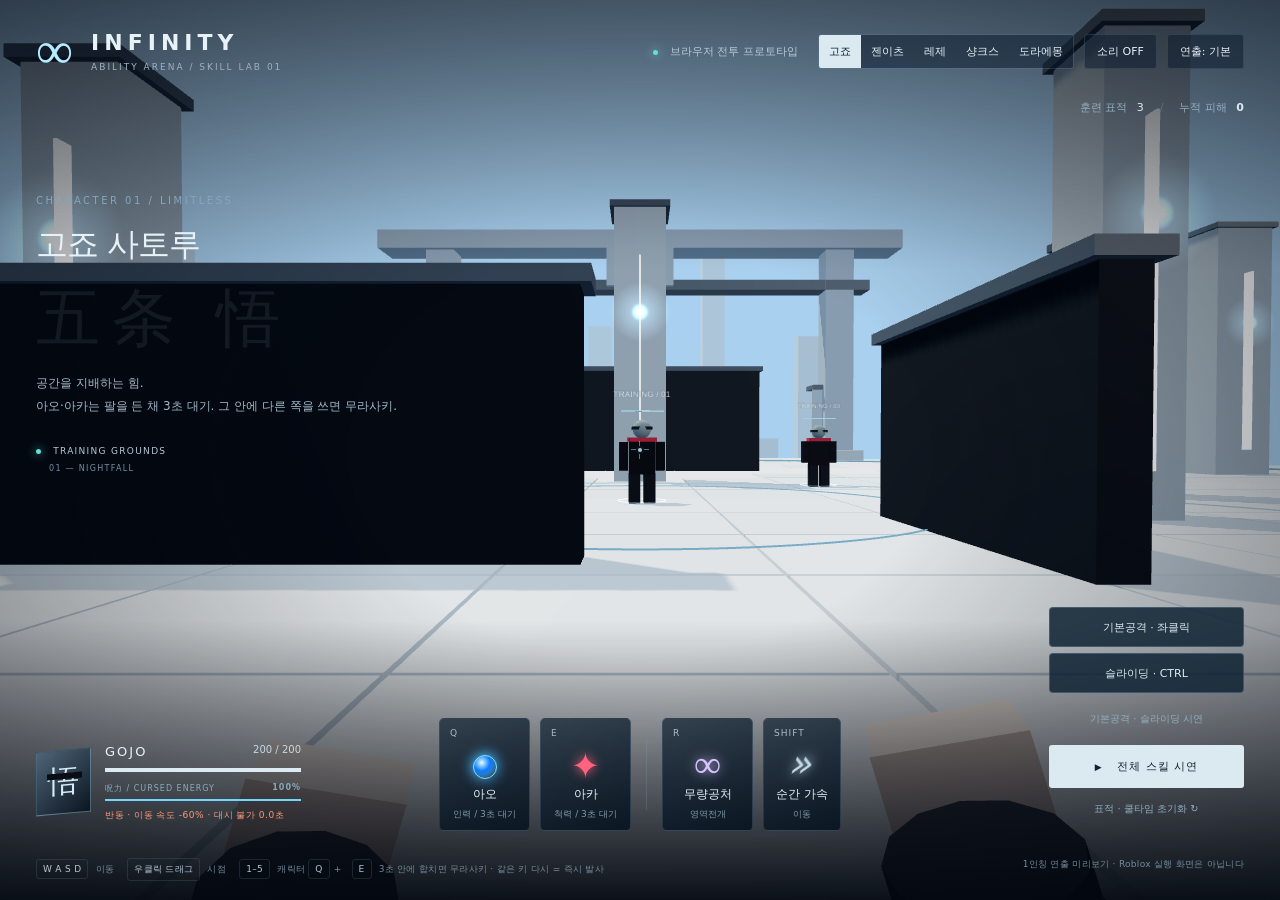
==== preview/index.html @ 52ff0a0f "Add Levi and Shanks, rework Reze, enlarge bright arena - Levi (ODM gear): anchor/reel/spin/burst kit" ====
<!doctype html>
<html lang="ko">
<head>
  <meta charset="utf-8"><meta name="viewport" content="width=device-width, initial-scale=1">
  <title>INFINITY / 캐릭터 아레나 · Skill Lab</title>
  <link rel="stylesheet" href="style.css">
</head>
<body data-char="gojo">
  <canvas id="scene" aria-label="1인칭 스킬 아레나"></canvas>
  <div class="vignette"></div><div id="flash"></div><div id="damageLayer"></div>
  <header>
    <div class="brand"><span class="brand-symbol">∞</span><div>INFINITY<span class="sub">ABILITY ARENA / SKILL LAB 01</span></div></div>
    <div class="top-right"><span class="build-tag"><i></i> 브라우저 전투 프로토타입</span><div class="char-switch" role="group" aria-label="캐릭터 선택"><button data-pick="gojo" class="active" title="1">고죠</button><button data-pick="zenitsu" title="2">젠이츠</button><button data-pick="reze" title="3">레제</button><button data-pick="shanks" title="4">샹크스</button><button data-pick="doraemon" title="5">도라에몽</button></div><button id="sound" title="사운드 켜기">소리 OFF</button><button id="settings" title="화면 흔들림 줄이기">연출: 기본</button></div>
  </header>
  <aside class="identity"><span class="eyebrow" id="charEyebrow">CHARACTER 01 / LIMITLESS</span><h1 id="charName">고죠 사토루<span>五条 悟</span></h1><p id="charDesc">공간을 지배하는 힘.<br>아오와 아카를 연결해 무라사키를 완성하세요.</p><div class="mode"><i></i> TRAINING GROUNDS <span>01 — NIGHTFALL</span></div></aside>
  <div class="target-hint">훈련 표적 <span id="targetCount">3</span><span class="separator">/</span>누적 피해 <b id="totalDamage">0</b></div>
  <div id="crosshair"><span></span><span></span><i></i></div>
  <section class="cast-title" id="castTitle" aria-live="polite"><span id="castKicker">CURSED TECHNIQUE</span><h2 id="castName">술식 순전 · 아오</h2><p id="castDescription"></p><div class="cast-line"><i id="castProgress"></i></div></section>
  <div id="statusToast" role="status"></div>
  <div class="bottom-left"><div class="portrait"><span id="seal">悟</span><i></i></div><div><div class="health-heading"><b id="hudName">GOJO</b> <span id="hpText">200 / 200</span></div><div class="health"><i id="hpBar"></i></div><div class="energy-heading"><span id="energyLabel">呪力 / CURSED ENERGY</span><b id="energyText">100%</b></div><div class="energy"><i id="energyBar"></i></div><div id="debuff"></div></div></div>
  <section class="skills" aria-label="스킬 조작">
    <button class="skill" id="qBtn"><div class="key">Q</div><div class="skill-icon orb-icon"></div><strong>아오</strong><span class="skill-type">인력 / 준비</span><div class="cooldown"></div><small></small></button>
    <button class="skill" id="eBtn"><div class="key">E</div><div class="skill-icon burst-icon">✦</div><strong>아카</strong><span class="skill-type">척력 / 발사</span><div class="cooldown"></div><small></small></button>
    <div class="skill-divider"></div>
    <button class="skill" id="rBtn"><div class="key">R</div><div class="skill-icon domain-icon">∞</div><strong>무량공처</strong><span class="skill-type">영역전개</span><div class="cooldown"></div><small></small></button>
    <button class="skill dash" id="shiftBtn"><div class="key">SHIFT</div><div class="skill-icon dash-icon">»</div><strong>순간 가속</strong><span class="skill-type">이동</span><div class="cooldown"></div><small></small></button>
  </section>
  <div class="bottom-right"><div class="common-controls"><button id="basicAttack">기본공격 · 좌클릭</button><button id="slide">슬라이딩 · CTRL</button></div><button id="movesDemo" class="reset-button">기본공격 · 슬라이딩 시연</button><button id="demo" class="demo-button"><span>▶</span> 전체 스킬 시연</button><button id="reset" class="reset-button">표적 · 쿨타임 초기화 ↻</button></div>
  <footer><span><kbd>W A S D</kbd> 이동 <kbd>우클릭 드래그</kbd> 시점 <kbd>1–5</kbd> 캐릭터 <span id="comboHint"><kbd>Q → E</kbd> 무라사키 연계</span></span><span>1인칭 연출 미리보기 · Roblox 실행 화면은 아닙니다</span></footer>
  <div id="comboPrompt"><b id="comboKey">E</b><span id="comboText"> 연계 킥!</span><i></i></div>
  <div id="blackout"></div>
  <div id="loading"><span class="loader-symbol">∞</span><p>술식 공간을 구성하는 중</p></div>
  <div id="fatal" hidden><h2>3D 미리보기를 열지 못했어요</h2><p>WebGL을 지원하는 브라우저에서 다시 열어주세요.</p></div>
  <script type="module" src="app.js"></script>
</body>
</html>
---- preview/style.css ----
@font-face{font-family:Lab;src:local('Bahnschrift')}*{box-sizing:border-box}body{margin:0;overflow:hidden;background:#070d16;color:#e7f1f6;font-family:Lab,'Malgun Gothic',system-ui,sans-serif}button{font:inherit;color:inherit;cursor:pointer}button:focus-visible{outline:2px solid #abedff;outline-offset:4px}#scene{width:100%;height:100%;position:fixed;inset:0;display:block;touch-action:none}.vignette{position:fixed;inset:0;pointer-events:none;background:linear-gradient(0deg,rgba(3,8,16,.94),transparent 31%,transparent 70%,rgba(3,8,16,.45)),radial-gradient(ellipse at 50% 50%,transparent 32%,rgba(2,7,15,.52))}header{position:absolute;top:30px;left:36px;right:36px;display:flex;justify-content:space-between;align-items:center;pointer-events:none}.brand{display:flex;align-items:center;gap:13px;font-weight:600;font-size:22px;letter-spacing:5px}.brand-symbol{font-family:serif;font-size:52px;line-height:.8;color:#b5eaff;font-weight:normal}.sub{display:block;font-size:9px;font-weight:400;letter-spacing:2px;color:#9bb2c2;margin-top:7px}.top-right{display:flex;align-items:center;gap:10px;font-size:11px;pointer-events:auto}.top-right button{background:#0d1c2d88;border:1px solid #66849b44;padding:9px 12px;border-radius:3px;font-size:11px}.build-tag{margin-right:10px;color:#b5cbd7}.build-tag i,.mode i{display:inline-block;width:5px;height:5px;background:#67ded2;border-radius:50%;margin-right:8px;box-shadow:0 0 10px #67ded2}.identity{position:absolute;top:21%;left:36px;pointer-events:none;transition:opacity .4s}.eyebrow{color:#85a6bc;font-size:10px;letter-spacing:2.5px}h1{font-size:32px;font-weight:500;letter-spacing:-1px;margin:15px 0 0}h1 span{display:block;margin-top:8px;font-size:64px;font-weight:400;font-family:'Yu Mincho','Batang',serif;color:#d8f1ff14;letter-spacing:12px}.identity p{font-size:12px;line-height:1.9;color:#a3b8c9;margin:10px 0 28px}.mode{font-size:9px;letter-spacing:1.3px;color:#b4c8d5}.mode>span{display:block;padding-left:13px;margin-top:8px;font-size:8px;color:#7390a6}.target-hint{position:absolute;top:100px;right:36px;font-size:11px;color:#95aebf}.target-hint span:not(.separator),.target-hint b{color:#dceaf2;margin-left:6px;font-variant-numeric:tabular-nums}.separator{margin:0 16px;color:#597181}#crosshair{position:absolute;top:50%;left:50%;width:18px;height:18px;transform:translate(-50%,-50%);pointer-events:none;opacity:.8}#crosshair span:first-child{position:absolute;width:18px;height:1px;top:8px;background:#b5eaff99}#crosshair span:nth-child(2){position:absolute;height:18px;width:1px;left:8px;background:#b5eaff99}#crosshair i{position:absolute;inset:5px;background:#dbf6ff;border:2px solid #0c1824;border-radius:50%}.cast-title{position:absolute;top:16%;left:50%;width:440px;transform:translate(-50%,0);text-align:center;opacity:0;transition:opacity .3s;pointer-events:none}.cast-title.active{opacity:1}.cast-title>span{font-size:10px;letter-spacing:5px;color:var(--accent,#8adcff)}.cast-title h2{font-size:27px;font-weight:500;letter-spacing:3px;margin:13px 0 10px;text-shadow:0 2px 20px #000}.cast-title p{color:#b7c8d6;font-size:11px}.cast-line{height:1px;width:100px;background:#ffffff25;margin:16px auto}.cast-line i{height:1px;display:block;width:0;background:var(--accent,#8adcff);box-shadow:0 0 10px var(--accent,#8adcff)}#statusToast{position:absolute;top:66%;left:50%;transform:translateX(-50%);font-size:12px;padding:10px 18px;background:#071423bb;border:1px solid #82cbff33;border-radius:3px;opacity:0;transition:opacity .2s;pointer-events:none;white-space:nowrap}.bottom-left{position:absolute;left:36px;bottom:80px;display:flex;align-items:center;gap:14px;width:265px}.portrait{width:55px;height:64px;background:linear-gradient(140deg,#4d6477,#0b1520);border:1px solid #8bc4dc55;display:grid;place-items:center;transform:skewY(-5deg);position:relative}.portrait span{font-size:31px;font-family:serif;color:#d6ebf6}.portrait i{position:absolute;height:6px;background:#0a0d14;width:35px;top:22px;left:10px}.bottom-left>div:nth-child(2){flex:1}.health-heading{display:flex;justify-content:space-between;font-size:13px;letter-spacing:2px}.health-heading>span{font-size:10px;letter-spacing:0;color:#c5d9e6}.health,.energy{height:4px;background:#283c4e;margin-top:9px}.health>i{display:block;height:100%;width:100%;background:#dcebf2}.energy{height:2px;margin-top:5px}.energy>i{display:block;height:100%;width:100%;background:#76d5ff;transition:width .3s}.energy-heading{display:flex;justify-content:space-between;font-size:8px;margin-top:11px;color:#89aabd;letter-spacing:1px}.skills{position:absolute;display:flex;align-items:center;gap:10px;bottom:69px;left:50%;transform:translateX(-50%)}.skill{width:91px;height:113px;border:1px solid #7597b33d;border-radius:5px;background:linear-gradient(160deg,#1b2c3cc7,#071320e6);position:relative;overflow:hidden;transition:border .2s,transform .2s,background .2s;--accent:#64cfff}.skill:hover{border-color:var(--accent);transform:translateY(-4px);background:#19314be6}.skill .key{position:absolute;top:9px;left:10px;font-size:9px;color:#a8bbca;letter-spacing:1px}.skill-icon{height:32px;margin:22px auto 4px;color:var(--accent);filter:drop-shadow(0 0 6px var(--accent))}.orb-icon{width:24px;height:24px;border:1px solid #7be4ff;border-radius:50%;background:radial-gradient(circle at 35% 30%,#e1ffff,#0b7aff 40%,transparent 75%);margin-top:27px;margin-bottom:7px;box-shadow:0 0 13px #118aff66}.burst-icon{font-size:35px;line-height:32px}.domain-icon{font-family:serif;font-size:38px;line-height:28px}.dash-icon{font-size:38px;font-weight:200;line-height:28px;transform:skewX(-18deg)}.skill strong{font-size:12px;display:block;font-weight:500}.skill-type{font-size:9px;display:block;color:#819baa;margin-top:5px}.red{--accent:#ff637d}.domain{--accent:#d6c2ff}.dash{--accent:#c3dae8;width:78px}.skill-divider{height:70px;background:#8eabc233;width:1px;margin:0 5px}.cooldown{position:absolute;bottom:0;left:0;width:100%;height:0;background:#08111ce0;pointer-events:none}.skill small{position:absolute;top:37px;left:0;right:0;text-align:center;font-size:22px;color:#e0edf7;font-variant-numeric:tabular-nums}.skill.combo{--accent:#c498ff;border-color:#b179ff88;box-shadow:0 0 30px #7045d92d}.skill.combo .burst-icon{animation:glow 1s alternate infinite}.bottom-right{position:absolute;right:36px;bottom:80px;width:195px;display:flex;flex-direction:column;gap:10px}.demo-button{background:#dbeaf0;border:0;color:#102236;padding:14px 12px;font-size:11px;letter-spacing:1px;border-radius:3px}.demo-button span{font-size:9px;margin-right:10px}.demo-button.active{background:#163346;color:#a4e2fb;border:1px solid #6195b655}.reset-button{border:0;background:none;color:#91adbe;font-size:10px;padding:4px}footer{position:absolute;bottom:19px;left:36px;right:36px;display:flex;justify-content:space-between;font-size:9px;color:#708b9e;letter-spacing:.3px}kbd{font:inherit;display:inline-block;color:#b1c7d8;border:1px solid #647e933c;padding:4px 6px;border-radius:3px;margin:0 4px 0 10px}kbd:first-child{margin-left:0}#flash{position:absolute;inset:0;opacity:0;pointer-events:none;background:#93b9ff;mix-blend-mode:screen}#damageLayer{position:absolute;inset:0;pointer-events:none}.damage-number{position:absolute;font-weight:600;font-size:21px;color:#eff8ff;text-shadow:0 2px 8px #000;transform:translate(-50%,-50%)}#loading{position:fixed;inset:0;background:#070d16;display:flex;align-items:center;justify-content:center;flex-direction:column;z-index:10;transition:opacity .6s}.loader-symbol{font:80px serif;color:#87cfff;animation:glow 1s alternate infinite}#loading p{font-size:12px;letter-spacing:3px;color:#90aabb}#fatal{position:fixed;inset:20%;z-index:20;background:#0c1a2a;padding:40px;border:1px solid #829db6}body.moving .identity{opacity:.2}@keyframes glow{to{opacity:.5;filter:drop-shadow(0 0 15px #b5dfff)}}@media(max-width:1100px){.identity{top:19%}.identity p{max-width:180px;font-size:11px}.bottom-left{width:180px;left:22px}.portrait{display:none}.bottom-right{width:150px;right:22px}.skill{width:78px}.dash{width:68px}header{left:22px;right:22px}.build-tag{display:none}.brand{font-size:18px}.skills{gap:7px}footer{left:22px;right:22px}footer>span:last-child{display:none}}@media(max-width:720px){header{top:18px}.brand{font-size:14px;letter-spacing:3px}.brand-symbol{font-size:36px}.sub{font-size:7px;letter-spacing:1px}.top-right button{font-size:9px;padding:8px}.identity{top:18%;left:22px}.identity h1{font-size:23px}.identity h1 span{font-size:40px}.identity p,.mode{display:none}.eyebrow{font-size:8px}.skills{bottom:64px}.skill{height:98px;width:71px}.skill-icon{margin-top:21px}.skill-type{font-size:8px}.skill-divider{margin:0 2px}.bottom-left{bottom:187px;width:135px}.bottom-right{bottom:181px;width:130px}.demo-button{font-size:9px;padding:10px 8px}.target-hint{top:85px;right:20px;font-size:9px}.cast-title{top:25%;width:90%}.cast-title h2{font-size:23px}.cast-title p{font-size:10px}footer{font-size:8px;bottom:15px}.health-heading{font-size:10px}.health-heading span{font-size:9px}}
.char-switch{display:flex;border:1px solid #66849b44;border-radius:3px;overflow:hidden}.top-right .char-switch button{border:0;border-radius:0;background:#0d1c2d88;padding:9px 10px}.top-right .char-switch button.active{background:#dbeaf0;color:#102236}.health-heading b{font-weight:inherit}#comboHint{margin-left:0}.breath-icon{font-size:34px;line-height:32px}.bolt-icon{font-size:36px;line-height:32px;font-weight:700}.god-icon{font-family:'Yu Mincho','Batang',serif;font-size:29px;line-height:32px}.skill.combo .skill-icon{animation:glow 1s alternate infinite}
body[data-char=zenitsu] .skill.combo{--accent:#ffe27a;border-color:#ffd23f88;box-shadow:0 0 30px #ffc83d33}body[data-char=zenitsu] .energy>i{background:#ffd23f}body[data-char=zenitsu] .portrait{background:linear-gradient(140deg,#8d6a1c,#1a1408);border-color:#ffd23f55}body[data-char=zenitsu] .portrait i{display:none}body[data-char=zenitsu] .portrait span{color:#fff1c2}body[data-char=zenitsu] h1 span{color:#ffe9a414}body[data-char=zenitsu] .brand-symbol{color:#ffe27a}body[data-char=zenitsu] #crosshair span{background:#ffe27a99}body[data-char=zenitsu] .cast-line i{background:var(--accent,#ffd23f)}
@media(max-width:720px){.top-right .char-switch button{padding:8px 6px;font-size:9px}}
.health>i{transition:width .25s}#debuff{font-size:9px;letter-spacing:.5px;color:#ff9b7a;margin-top:8px;height:11px;opacity:0;transition:opacity .2s}#debuff.on{opacity:1}
#blackout{position:fixed;inset:0;background:#000;opacity:0;pointer-events:none;z-index:9}.rampage-icon{font-size:30px;line-height:32px}.bomb-icon{font-size:26px;line-height:32px}.devil-icon{font-family:'Yu Mincho','Batang',serif;font-size:29px;line-height:32px}.skill.locked{opacity:.42;filter:grayscale(.8)}.skill.locked small::after{content:'변신 필요';font-size:10px;letter-spacing:1px}body[data-char=reze] .skill.combo{--accent:#ffa25a;border-color:#ff8a3d88;box-shadow:0 0 30px #ff7a2e33}body[data-char=reze] .energy>i{background:#ff7a2e}body[data-char=reze] .portrait{background:linear-gradient(140deg,#5a4a52,#141015);border-color:#ff7a2e55}body[data-char=reze] .portrait i{top:44px;height:5px;background:#111;box-shadow:0 0 0 1px #ffffff22}body[data-char=reze] .portrait span{color:#f4e6e0}body[data-char=reze] h1 span{color:#ffb08014}body[data-char=reze] .brand-symbol{color:#ff9a5a}body[data-char=reze] #crosshair span{background:#ff9a5a99}body[data-char=reze] .cast-line i{background:var(--accent,#ff7a2e)}body[data-char=reze] #debuff{color:#ffb27a}body.devil .portrait{background:linear-gradient(140deg,#8a3a14,#1a0c06);border-color:#ff7a2e}body.devil .portrait i{display:none}body.devil .vignette{background:linear-gradient(0deg,rgba(20,6,2,.94),transparent 31%,transparent 70%,rgba(40,12,4,.5)),radial-gradient(ellipse at 50% 50%,transparent 30%,rgba(60,18,4,.55))}
#comboPrompt{position:fixed;left:50%;top:60%;transform:translateX(-50%) scale(.9);z-index:5;opacity:0;pointer-events:none;transition:opacity .12s,transform .12s;font-size:21px;letter-spacing:3px;color:#ffe0b0;text-shadow:0 0 18px #ff7a2e;padding:8px 20px 12px;border:1px solid #ff8a3d99;background:#1a0c0699;border-radius:4px}#comboPrompt b{display:inline-block;margin-right:8px;padding:0 9px;border:1px solid #ffb27a;border-radius:3px;color:#fff}#comboPrompt i{position:absolute;left:0;bottom:0;height:3px;width:var(--left,100%);background:linear-gradient(90deg,#ff7a2e,#ffe0b0)}#comboPrompt.on{opacity:1;transform:translateX(-50%) scale(1);animation:comboPulse .5s ease-in-out infinite alternate}@keyframes comboPulse{to{box-shadow:0 0 24px #ff7a2e88;transform:translateX(-50%) scale(1.06)}}body[data-char=reze] .skill.combo{transform:translateY(-10px);border-color:#ffd9a8;box-shadow:0 0 38px #ff7a2e77}

.common-controls{display:flex;flex-direction:column;gap:6px}.common-controls button{min-height:40px;border:1px solid #66849b77;border-radius:4px;background:#122536dd;color:#dce9f1;font-size:11px;padding:8px}.common-controls button:active{background:#31526a}#movesDemo{min-height:32px}
#frameTools{position:absolute;top:120px;right:20px;z-index:7;max-width:300px;background:#06131ee8;padding:8px;border-radius:4px}#frameTools button{padding:6px;background:#193145;color:#d4e4ef;border:1px solid #476079;font-size:10px}#qaReadout{display:block;max-width:280px;overflow-wrap:anywhere;font-size:10px;color:#91b6ce;margin-top:6px}

/* Give the brief downward rummage room without moving the combat HUD. */
body.pocket-peek .skills{opacity:.16}body.pocket-peek .identity,body.pocket-peek .bottom-right{opacity:.2}
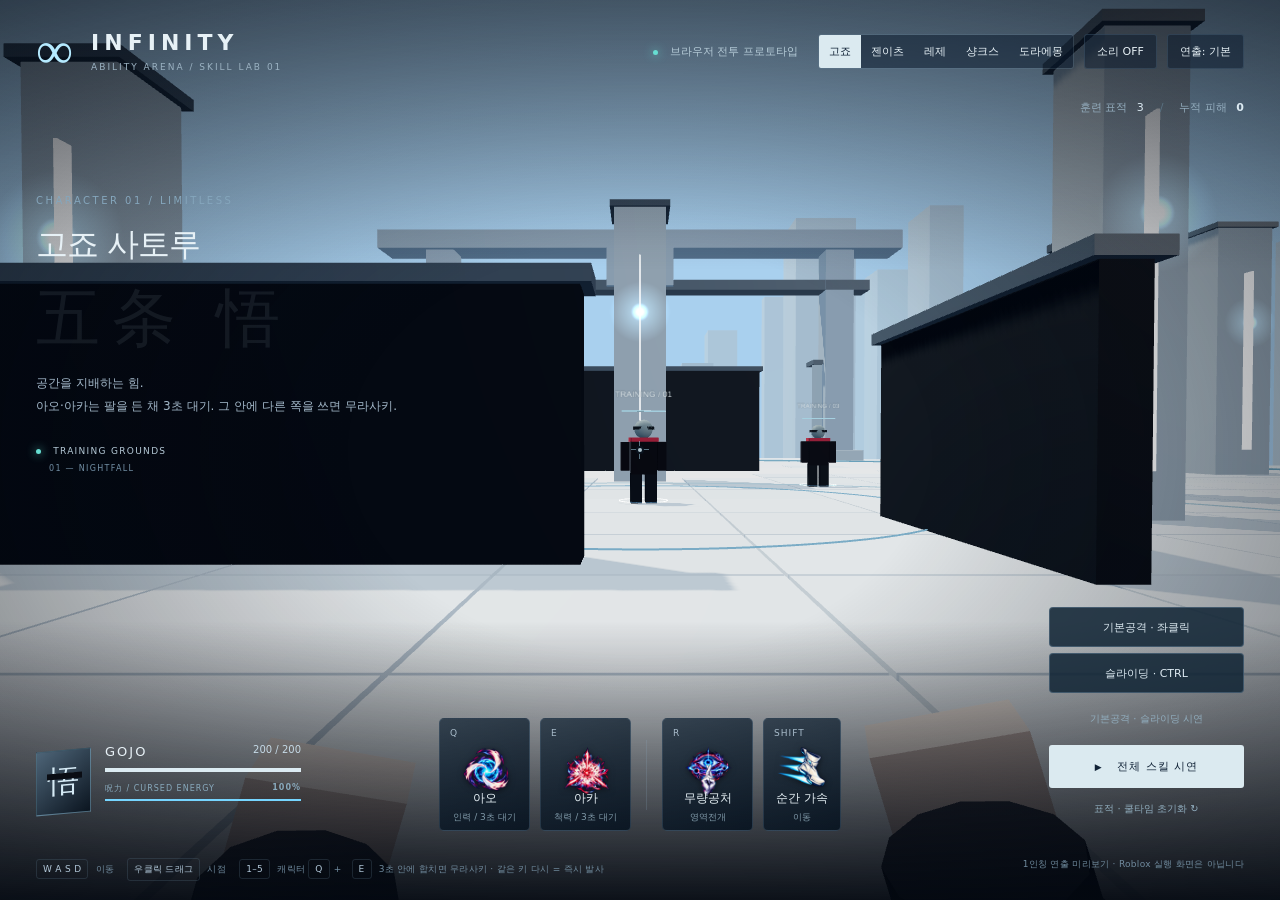
==== commit 2b18d2f3: "Add skill icon and sound pack with web preview integration" ====
--- a/preview/index.html
+++ b/preview/index.html
@@ -31,6 +31,7 @@
   <div id="blackout"></div>
   <div id="loading"><span class="loader-symbol">∞</span><p>술식 공간을 구성하는 중</p></div>
   <div id="fatal" hidden><h2>3D 미리보기를 열지 못했어요</h2><p>WebGL을 지원하는 브라우저에서 다시 열어주세요.</p></div>
+  <script src="skill-assets.js"></script>
   <script type="module" src="app.js"></script>
 </body>
 </html>
--- a/preview/style.css
+++ b/preview/style.css
@@ -11,3 +11,10 @@
 
 /* Give the brief downward rummage room without moving the combat HUD. */
 body.pocket-peek .skills{opacity:.16}body.pocket-peek .identity,body.pocket-peek .bottom-right{opacity:.2}
+
+/* Production skill artwork, with separate labels and key caps. */
+.skill-icon.asset-icon{width:58px;height:48px;margin:16px auto 0;background:none;border:0;border-radius:0;box-shadow:none;transform:none;filter:drop-shadow(0 1px 3px #0008);display:grid;place-items:center}.skill-icon.asset-icon img{display:block;width:58px;height:58px;object-fit:contain;pointer-events:none}.skill:has(.asset-icon) strong{position:relative;z-index:1}.skill:has(.asset-icon) .key{z-index:2}.skill:has(.asset-icon) .skill-type{margin-top:4px}.skill.combo .asset-icon{animation:glow 1s alternate infinite}
+#shanksChoices{position:absolute;bottom:198px;left:50%;transform:translateX(-50%);display:flex;gap:10px;align-items:center;padding:9px 12px;border:1px solid #ff617477;border-radius:6px;background:#101725ed;z-index:6}#shanksChoices[hidden]{display:none}#shanksChoices button{display:flex;align-items:center;gap:8px;background:#291722;border:1px solid #a33a4d;border-radius:4px;padding:5px 10px;font-size:11px;color:#ffdde3}#shanksChoices img{width:44px;height:44px;object-fit:contain}#shanksChoices output{font-size:13px;color:#ffc0cc;font-variant-numeric:tabular-nums;min-width:35px}
+@media(max-width:720px){.skill-icon.asset-icon{height:40px;width:50px;margin-top:14px}.skill-icon.asset-icon img{width:50px;height:50px}#shanksChoices{bottom:274px;gap:5px;padding:6px;max-width:96vw}#shanksChoices button{font-size:10px;padding:4px 7px}#shanksChoices img{width:34px;height:34px}}
+
+.skill:has(.asset-icon) .cooldown{background:#08111ca6}.skill:has(.asset-icon) small{z-index:3;text-shadow:0 1px 6px #000}
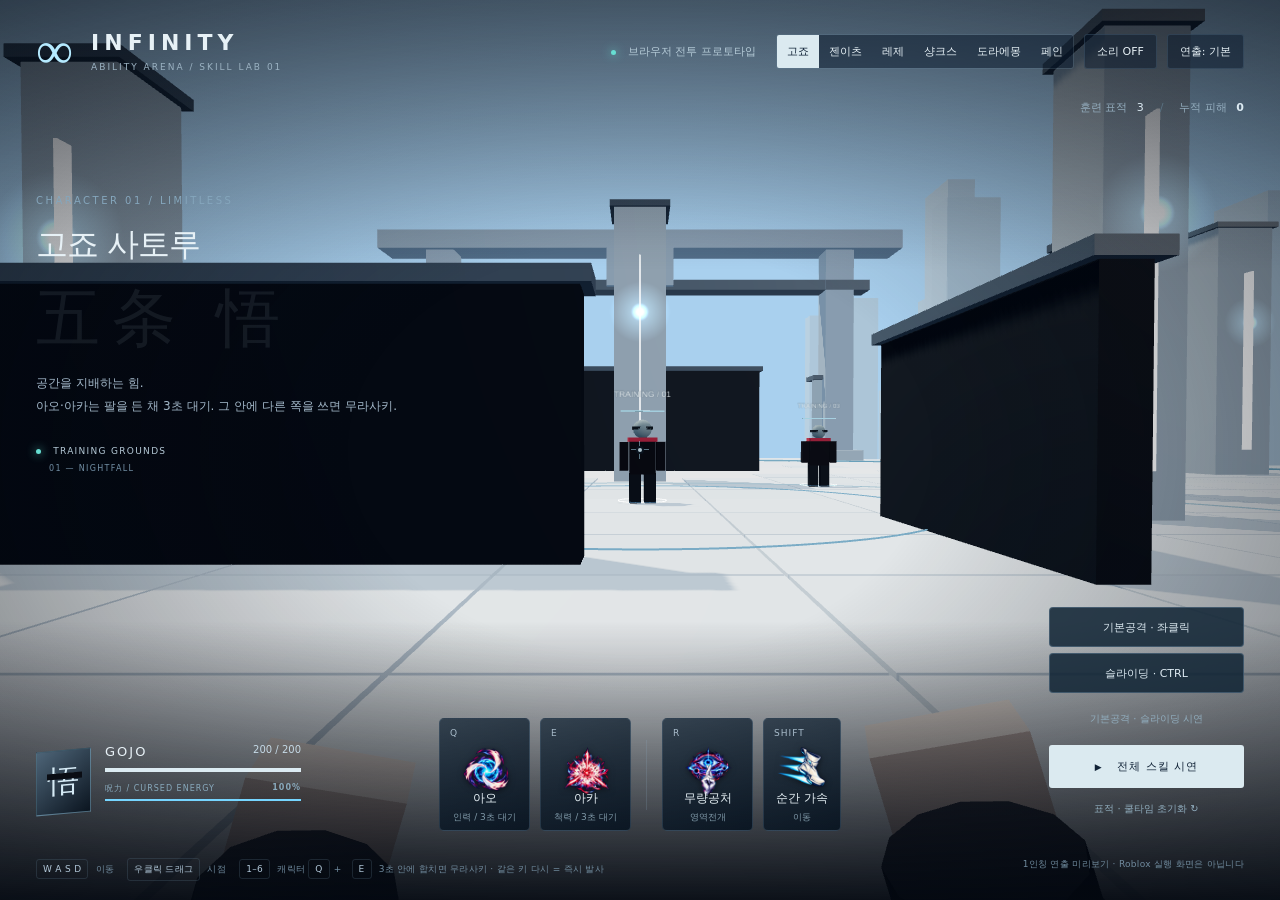
==== commit 4f9383ad: "Add Tendo Pain: Shinra Tensei, Bansho Ten'in, Chibaku Tensei Roblox: PainAbilityConfig, PainServer (" ====
--- a/preview/index.html
+++ b/preview/index.html
@@ -10,7 +10,7 @@
   <div class="vignette"></div><div id="flash"></div><div id="damageLayer"></div>
   <header>
     <div class="brand"><span class="brand-symbol">∞</span><div>INFINITY<span class="sub">ABILITY ARENA / SKILL LAB 01</span></div></div>
-    <div class="top-right"><span class="build-tag"><i></i> 브라우저 전투 프로토타입</span><div class="char-switch" role="group" aria-label="캐릭터 선택"><button data-pick="gojo" class="active" title="1">고죠</button><button data-pick="zenitsu" title="2">젠이츠</button><button data-pick="reze" title="3">레제</button><button data-pick="shanks" title="4">샹크스</button><button data-pick="doraemon" title="5">도라에몽</button></div><button id="sound" title="사운드 켜기">소리 OFF</button><button id="settings" title="화면 흔들림 줄이기">연출: 기본</button></div>
+    <div class="top-right"><span class="build-tag"><i></i> 브라우저 전투 프로토타입</span><div class="char-switch" role="group" aria-label="캐릭터 선택"><button data-pick="gojo" class="active" title="1">고죠</button><button data-pick="zenitsu" title="2">젠이츠</button><button data-pick="reze" title="3">레제</button><button data-pick="shanks" title="4">샹크스</button><button data-pick="doraemon" title="5">도라에몽</button><button data-pick="pain" title="6">페인</button></div><button id="sound" title="사운드 켜기">소리 OFF</button><button id="settings" title="화면 흔들림 줄이기">연출: 기본</button></div>
   </header>
   <aside class="identity"><span class="eyebrow" id="charEyebrow">CHARACTER 01 / LIMITLESS</span><h1 id="charName">고죠 사토루<span>五条 悟</span></h1><p id="charDesc">공간을 지배하는 힘.<br>아오와 아카를 연결해 무라사키를 완성하세요.</p><div class="mode"><i></i> TRAINING GROUNDS <span>01 — NIGHTFALL</span></div></aside>
   <div class="target-hint">훈련 표적 <span id="targetCount">3</span><span class="separator">/</span>누적 피해 <b id="totalDamage">0</b></div>
@@ -26,12 +26,13 @@
     <button class="skill dash" id="shiftBtn"><div class="key">SHIFT</div><div class="skill-icon dash-icon">»</div><strong>순간 가속</strong><span class="skill-type">이동</span><div class="cooldown"></div><small></small></button>
   </section>
   <div class="bottom-right"><div class="common-controls"><button id="basicAttack">기본공격 · 좌클릭</button><button id="slide">슬라이딩 · CTRL</button></div><button id="movesDemo" class="reset-button">기본공격 · 슬라이딩 시연</button><button id="demo" class="demo-button"><span>▶</span> 전체 스킬 시연</button><button id="reset" class="reset-button">표적 · 쿨타임 초기화 ↻</button></div>
-  <footer><span><kbd>W A S D</kbd> 이동 <kbd>우클릭 드래그</kbd> 시점 <kbd>1–5</kbd> 캐릭터 <span id="comboHint"><kbd>Q → E</kbd> 무라사키 연계</span></span><span>1인칭 연출 미리보기 · Roblox 실행 화면은 아닙니다</span></footer>
+  <footer><span><kbd>W A S D</kbd> 이동 <kbd>우클릭 드래그</kbd> 시점 <kbd>1–6</kbd> 캐릭터 <span id="comboHint"><kbd>Q → E</kbd> 무라사키 연계</span></span><span>1인칭 연출 미리보기 · Roblox 실행 화면은 아닙니다</span></footer>
   <div id="comboPrompt"><b id="comboKey">E</b><span id="comboText"> 연계 킥!</span><i></i></div>
   <div id="blackout"></div>
   <div id="loading"><span class="loader-symbol">∞</span><p>술식 공간을 구성하는 중</p></div>
   <div id="fatal" hidden><h2>3D 미리보기를 열지 못했어요</h2><p>WebGL을 지원하는 브라우저에서 다시 열어주세요.</p></div>
   <script src="skill-assets.js"></script>
+  <script src="pain.js"></script>
   <script type="module" src="app.js"></script>
 </body>
 </html>
--- a/preview/style.css
+++ b/preview/style.css
@@ -18,3 +18,4 @@
 @media(max-width:720px){.skill-icon.asset-icon{height:40px;width:50px;margin-top:14px}.skill-icon.asset-icon img{width:50px;height:50px}#shanksChoices{bottom:274px;gap:5px;padding:6px;max-width:96vw}#shanksChoices button{font-size:10px;padding:4px 7px}#shanksChoices img{width:34px;height:34px}}
 
 .skill:has(.asset-icon) .cooldown{background:#08111ca6}.skill:has(.asset-icon) small{z-index:3;text-shadow:0 1px 6px #000}
+#painOverlay{position:fixed;inset:0;pointer-events:none;z-index:2;overflow:hidden}#painOverlay i{position:absolute;inset:0;opacity:0}#painOverlay .pv{background:radial-gradient(ellipse at 50% 50%,transparent 36%,rgba(18,8,34,.5) 68%,rgba(6,2,14,.92))}#painOverlay .pr{inset:-20%;background:repeating-radial-gradient(circle at 50% 50%,transparent 0 58px,rgba(186,150,255,.55) 60px 64px,transparent 66px 118px,rgba(120,80,220,.45) 120px 122px,transparent 124px 180px);-webkit-mask:radial-gradient(circle at 50% 50%,transparent 22%,#000 58%);mask:radial-gradient(circle at 50% 50%,transparent 22%,#000 58%)}body[data-char=pain] .portrait{background:repeating-radial-gradient(circle at 50% 50%,#3b2470 0 4px,#c4a8ff 4px 6px,#3b2470 6px 10px);border-color:#b084ff88}body[data-char=pain] .portrait i{display:none}body[data-char=pain] .portrait span{color:#fff;text-shadow:0 0 8px #2a1250}body[data-char=pain] .energy>i{background:#a678ff}body[data-char=pain] h1 span{color:#c9b2ff14}body[data-char=pain] .brand-symbol{color:#c9b2ff}body[data-char=pain] #crosshair span{background:#c9b2ffaa}body[data-char=pain] .cast-line i{background:var(--accent,#a678ff)}body[data-char=pain] #debuff{color:#d4c2ff}body[data-char=pain] .skill.combo{--accent:#e2d4ff;transform:translateY(-10px);border-color:#c9b2ff;box-shadow:0 0 38px #8a5cff88}body[data-char=pain] #comboPrompt{color:#efe6ff;text-shadow:0 0 18px #8a5cff;border-color:#b084ff99;background:#140a2899}body[data-char=pain] #comboPrompt b{border-color:#c9b2ff}body[data-char=pain] #comboPrompt i{background:linear-gradient(90deg,#7a4cff,#e6dcff)}@keyframes painPulse{to{box-shadow:0 0 24px #8a5cff88;transform:translateX(-50%) scale(1.06)}}body[data-char=pain] #comboPrompt.on{animation-name:painPulse}
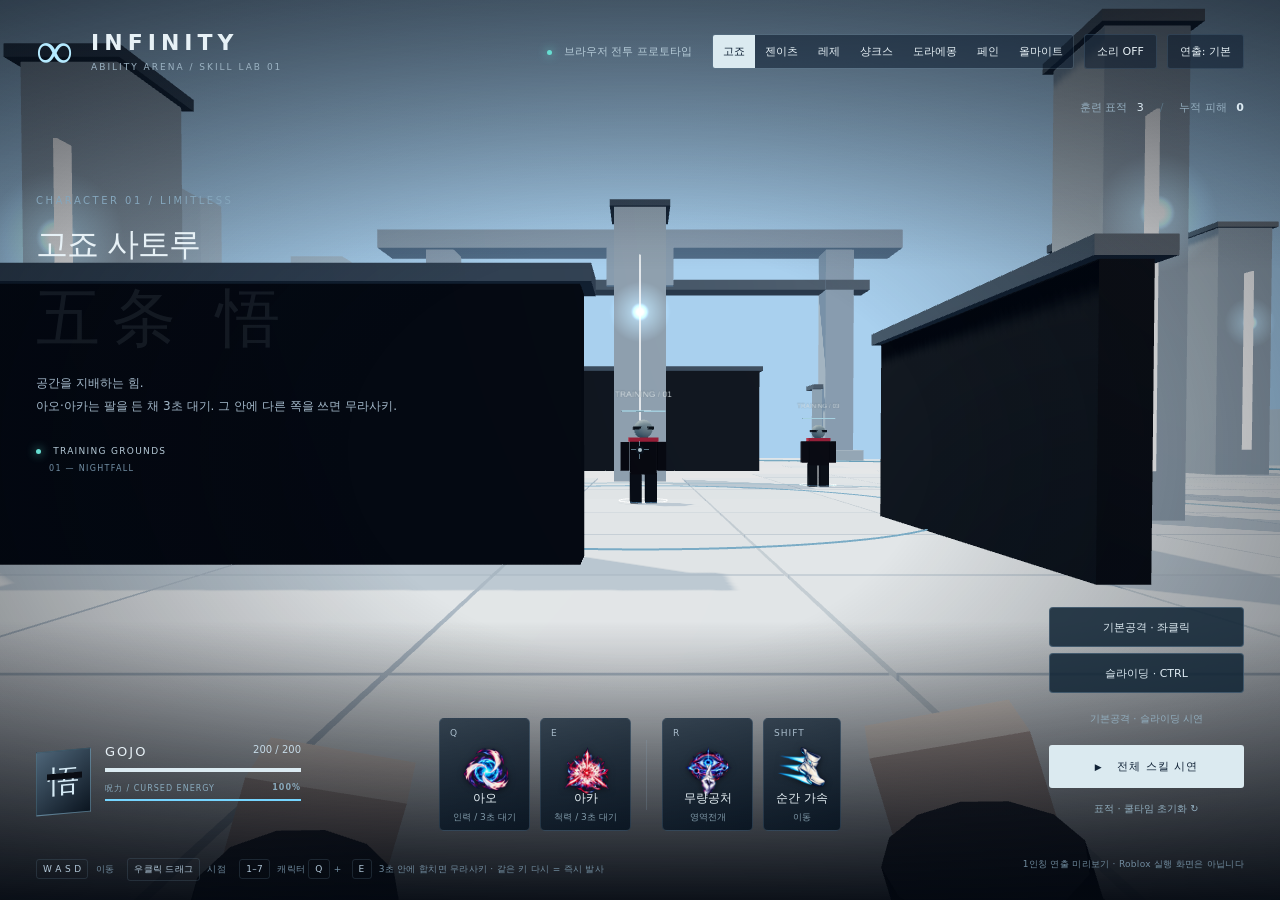
==== commit de0f8847: "Add All Might as the 7th character Q One For All: Full Power (10 s buff, fatigue), E United States o" ====
--- a/preview/index.html
+++ b/preview/index.html
@@ -10,7 +10,7 @@
   <div class="vignette"></div><div id="flash"></div><div id="damageLayer"></div>
   <header>
     <div class="brand"><span class="brand-symbol">∞</span><div>INFINITY<span class="sub">ABILITY ARENA / SKILL LAB 01</span></div></div>
-    <div class="top-right"><span class="build-tag"><i></i> 브라우저 전투 프로토타입</span><div class="char-switch" role="group" aria-label="캐릭터 선택"><button data-pick="gojo" class="active" title="1">고죠</button><button data-pick="zenitsu" title="2">젠이츠</button><button data-pick="reze" title="3">레제</button><button data-pick="shanks" title="4">샹크스</button><button data-pick="doraemon" title="5">도라에몽</button><button data-pick="pain" title="6">페인</button></div><button id="sound" title="사운드 켜기">소리 OFF</button><button id="settings" title="화면 흔들림 줄이기">연출: 기본</button></div>
+    <div class="top-right"><span class="build-tag"><i></i> 브라우저 전투 프로토타입</span><div class="char-switch" role="group" aria-label="캐릭터 선택"><button data-pick="gojo" class="active" title="1">고죠</button><button data-pick="zenitsu" title="2">젠이츠</button><button data-pick="reze" title="3">레제</button><button data-pick="shanks" title="4">샹크스</button><button data-pick="doraemon" title="5">도라에몽</button><button data-pick="pain" title="6">페인</button><button data-pick="allmight" title="7">올마이트</button></div><button id="sound" title="사운드 켜기">소리 OFF</button><button id="settings" title="화면 흔들림 줄이기">연출: 기본</button></div>
   </header>
   <aside class="identity"><span class="eyebrow" id="charEyebrow">CHARACTER 01 / LIMITLESS</span><h1 id="charName">고죠 사토루<span>五条 悟</span></h1><p id="charDesc">공간을 지배하는 힘.<br>아오와 아카를 연결해 무라사키를 완성하세요.</p><div class="mode"><i></i> TRAINING GROUNDS <span>01 — NIGHTFALL</span></div></aside>
   <div class="target-hint">훈련 표적 <span id="targetCount">3</span><span class="separator">/</span>누적 피해 <b id="totalDamage">0</b></div>
@@ -26,13 +26,14 @@
     <button class="skill dash" id="shiftBtn"><div class="key">SHIFT</div><div class="skill-icon dash-icon">»</div><strong>순간 가속</strong><span class="skill-type">이동</span><div class="cooldown"></div><small></small></button>
   </section>
   <div class="bottom-right"><div class="common-controls"><button id="basicAttack">기본공격 · 좌클릭</button><button id="slide">슬라이딩 · CTRL</button></div><button id="movesDemo" class="reset-button">기본공격 · 슬라이딩 시연</button><button id="demo" class="demo-button"><span>▶</span> 전체 스킬 시연</button><button id="reset" class="reset-button">표적 · 쿨타임 초기화 ↻</button></div>
-  <footer><span><kbd>W A S D</kbd> 이동 <kbd>우클릭 드래그</kbd> 시점 <kbd>1–6</kbd> 캐릭터 <span id="comboHint"><kbd>Q → E</kbd> 무라사키 연계</span></span><span>1인칭 연출 미리보기 · Roblox 실행 화면은 아닙니다</span></footer>
+  <footer><span><kbd>W A S D</kbd> 이동 <kbd>우클릭 드래그</kbd> 시점 <kbd>1–7</kbd> 캐릭터 <span id="comboHint"><kbd>Q → E</kbd> 무라사키 연계</span></span><span>1인칭 연출 미리보기 · Roblox 실행 화면은 아닙니다</span></footer>
   <div id="comboPrompt"><b id="comboKey">E</b><span id="comboText"> 연계 킥!</span><i></i></div>
   <div id="blackout"></div>
   <div id="loading"><span class="loader-symbol">∞</span><p>술식 공간을 구성하는 중</p></div>
   <div id="fatal" hidden><h2>3D 미리보기를 열지 못했어요</h2><p>WebGL을 지원하는 브라우저에서 다시 열어주세요.</p></div>
   <script src="skill-assets.js"></script>
   <script src="pain.js"></script>
+  <script src="allmight.js"></script>
   <script type="module" src="app.js"></script>
 </body>
 </html>
--- a/preview/style.css
+++ b/preview/style.css
@@ -19,3 +19,5 @@
 
 .skill:has(.asset-icon) .cooldown{background:#08111ca6}.skill:has(.asset-icon) small{z-index:3;text-shadow:0 1px 6px #000}
 #painOverlay{position:fixed;inset:0;pointer-events:none;z-index:2;overflow:hidden}#painOverlay i{position:absolute;inset:0;opacity:0}#painOverlay .pv{background:radial-gradient(ellipse at 50% 50%,transparent 36%,rgba(18,8,34,.5) 68%,rgba(6,2,14,.92))}#painOverlay .pr{inset:-20%;background:repeating-radial-gradient(circle at 50% 50%,transparent 0 58px,rgba(186,150,255,.55) 60px 64px,transparent 66px 118px,rgba(120,80,220,.45) 120px 122px,transparent 124px 180px);-webkit-mask:radial-gradient(circle at 50% 50%,transparent 22%,#000 58%);mask:radial-gradient(circle at 50% 50%,transparent 22%,#000 58%)}body[data-char=pain] .portrait{background:repeating-radial-gradient(circle at 50% 50%,#3b2470 0 4px,#c4a8ff 4px 6px,#3b2470 6px 10px);border-color:#b084ff88}body[data-char=pain] .portrait i{display:none}body[data-char=pain] .portrait span{color:#fff;text-shadow:0 0 8px #2a1250}body[data-char=pain] .energy>i{background:#a678ff}body[data-char=pain] h1 span{color:#c9b2ff14}body[data-char=pain] .brand-symbol{color:#c9b2ff}body[data-char=pain] #crosshair span{background:#c9b2ffaa}body[data-char=pain] .cast-line i{background:var(--accent,#a678ff)}body[data-char=pain] #debuff{color:#d4c2ff}body[data-char=pain] .skill.combo{--accent:#e2d4ff;transform:translateY(-10px);border-color:#c9b2ff;box-shadow:0 0 38px #8a5cff88}body[data-char=pain] #comboPrompt{color:#efe6ff;text-shadow:0 0 18px #8a5cff;border-color:#b084ff99;background:#140a2899}body[data-char=pain] #comboPrompt b{border-color:#c9b2ff}body[data-char=pain] #comboPrompt i{background:linear-gradient(90deg,#7a4cff,#e6dcff)}@keyframes painPulse{to{box-shadow:0 0 24px #8a5cff88;transform:translateX(-50%) scale(1.06)}}body[data-char=pain] #comboPrompt.on{animation-name:painPulse}
+#amOverlay{position:fixed;inset:0;pointer-events:none;z-index:2;overflow:hidden}#amOverlay i{position:absolute;inset:0;opacity:0}#amOverlay .av{background:radial-gradient(ellipse at 50% 50%,transparent 38%,rgba(24,18,6,.45) 70%,rgba(8,6,2,.9))}#amOverlay .al{inset:-30%;--lc:255,255,255;background:repeating-conic-gradient(from 0deg at 50% 50%,rgba(var(--lc),.75) 0deg .5deg,transparent .9deg 5.5deg,rgba(var(--lc),.45) 6deg 6.3deg,transparent 6.8deg 11deg);-webkit-mask:radial-gradient(circle at 50% 50%,transparent 26%,#000 60%);mask:radial-gradient(circle at 50% 50%,transparent 26%,#000 60%)}#amOverlay .af{mix-blend-mode:screen}#amOverlay b{position:absolute;left:50%;white-space:nowrap;opacity:0;font-weight:900;font-style:italic;letter-spacing:.02em}#amOverlay .at{top:34%;font-size:clamp(34px,7.4vw,96px);color:#ffce40;-webkit-text-stroke:3px #1d2c74;text-shadow:0 6px 0 #c4202c,0 0 40px rgba(255,206,64,.65);transform:translate(-50%,-50%)}#amOverlay .as{top:calc(34% + clamp(40px,6vw,74px));font-size:clamp(12px,1.6vw,18px);color:#fff;letter-spacing:.12em;text-shadow:0 2px 8px #000;transform:translate(-50%,-50%)}
+body[data-char=allmight] .portrait{background:linear-gradient(135deg,#2d52c4 0 45%,#f2f2ec 45% 55%,#c91f2b 55%);border-color:#ffce4088}body[data-char=allmight] .portrait i{display:none}body[data-char=allmight] .portrait span{color:#ffce40;text-shadow:0 0 8px #1d2c74,0 2px 0 #1d2c74}body[data-char=allmight] .energy>i{background:#ffce40}body[data-char=allmight] h1 span{color:#ffce4014}body[data-char=allmight] .brand-symbol{color:#ffce40}body[data-char=allmight] #crosshair span{background:#ffe9a8bb}body[data-char=allmight] .cast-line i{background:var(--accent,#ffce40)}body[data-char=allmight] #debuff{color:#ffe08a}body[data-char=allmight] .skill.combo{--accent:#fff0b8;transform:translateY(-10px);border-color:#ffce40;box-shadow:0 0 38px #ffb00088}body[data-char=allmight] #comboPrompt{color:#fff6dc;text-shadow:0 0 18px #ffb000;border-color:#ffce4099;background:#1d2c7499}body[data-char=allmight] #comboPrompt b{border-color:#ffce40}body[data-char=allmight] #comboPrompt i{background:linear-gradient(90deg,#c91f2b,#ffce40)}@keyframes amPulse{to{box-shadow:0 0 24px #ffb00088;transform:translateX(-50%) scale(1.06)}}body[data-char=allmight] #comboPrompt.on{animation-name:amPulse}
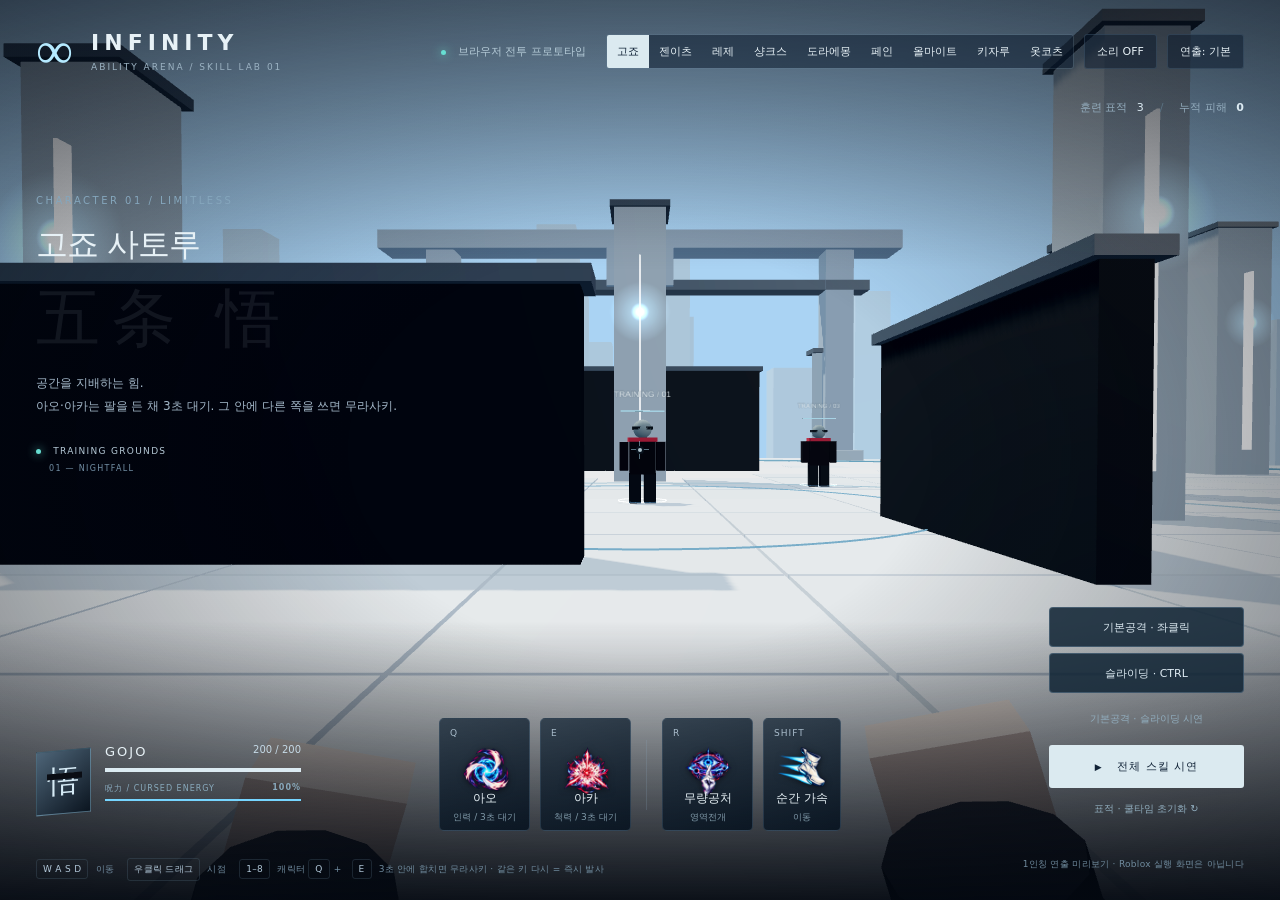
==== commit b95a0cab: "Add Kizaru as character 9 (preview, Roblox server/client, rbxlx sync) Wires Kizaru (light skills: la" ====
--- a/preview/index.html
+++ b/preview/index.html
@@ -10,7 +10,7 @@
   <div class="vignette"></div><div id="flash"></div><div id="damageLayer"></div>
   <header>
     <div class="brand"><span class="brand-symbol">∞</span><div>INFINITY<span class="sub">ABILITY ARENA / SKILL LAB 01</span></div></div>
-    <div class="top-right"><span class="build-tag"><i></i> 브라우저 전투 프로토타입</span><div class="char-switch" role="group" aria-label="캐릭터 선택"><button data-pick="gojo" class="active" title="1">고죠</button><button data-pick="zenitsu" title="2">젠이츠</button><button data-pick="reze" title="3">레제</button><button data-pick="shanks" title="4">샹크스</button><button data-pick="doraemon" title="5">도라에몽</button><button data-pick="pain" title="6">페인</button><button data-pick="allmight" title="7">올마이트</button></div><button id="sound" title="사운드 켜기">소리 OFF</button><button id="settings" title="화면 흔들림 줄이기">연출: 기본</button></div>
+    <div class="top-right"><span class="build-tag"><i></i> 브라우저 전투 프로토타입</span><div class="char-switch" role="group" aria-label="캐릭터 선택"><button data-pick="gojo" class="active" title="1">고죠</button><button data-pick="zenitsu" title="2">젠이츠</button><button data-pick="reze" title="3">레제</button><button data-pick="shanks" title="4">샹크스</button><button data-pick="doraemon" title="5">도라에몽</button><button data-pick="pain" title="6">페인</button><button data-pick="allmight" title="7">올마이트</button><button data-pick="kizaru" title="9">키자루</button><button data-pick="okkotsu" title="8">옷코츠</button></div><button id="sound" title="사운드 켜기">소리 OFF</button><button id="settings" title="화면 흔들림 줄이기">연출: 기본</button></div>
   </header>
   <aside class="identity"><span class="eyebrow" id="charEyebrow">CHARACTER 01 / LIMITLESS</span><h1 id="charName">고죠 사토루<span>五条 悟</span></h1><p id="charDesc">공간을 지배하는 힘.<br>아오와 아카를 연결해 무라사키를 완성하세요.</p><div class="mode"><i></i> TRAINING GROUNDS <span>01 — NIGHTFALL</span></div></aside>
   <div class="target-hint">훈련 표적 <span id="targetCount">3</span><span class="separator">/</span>누적 피해 <b id="totalDamage">0</b></div>
@@ -25,8 +25,8 @@
     <button class="skill" id="rBtn"><div class="key">R</div><div class="skill-icon domain-icon">∞</div><strong>무량공처</strong><span class="skill-type">영역전개</span><div class="cooldown"></div><small></small></button>
     <button class="skill dash" id="shiftBtn"><div class="key">SHIFT</div><div class="skill-icon dash-icon">»</div><strong>순간 가속</strong><span class="skill-type">이동</span><div class="cooldown"></div><small></small></button>
   </section>
-  <div class="bottom-right"><div class="common-controls"><button id="basicAttack">기본공격 · 좌클릭</button><button id="slide">슬라이딩 · CTRL</button></div><button id="movesDemo" class="reset-button">기본공격 · 슬라이딩 시연</button><button id="demo" class="demo-button"><span>▶</span> 전체 스킬 시연</button><button id="reset" class="reset-button">표적 · 쿨타임 초기화 ↻</button></div>
-  <footer><span><kbd>W A S D</kbd> 이동 <kbd>우클릭 드래그</kbd> 시점 <kbd>1–7</kbd> 캐릭터 <span id="comboHint"><kbd>Q → E</kbd> 무라사키 연계</span></span><span>1인칭 연출 미리보기 · Roblox 실행 화면은 아닙니다</span></footer>
+  <div class="bottom-right"><div class="common-controls"><button id="basicAttack">기본공격 · 좌클릭</button><button id="slide">슬라이딩 · CTRL</button></div><button id="movesDemo" class="reset-button">기본공격 · 슬라이딩 시연</button><button id="demo" class="demo-button"><span>▶</span> 전체 스킬 시연</button><button id="injury" class="reset-button" hidden>부상 상태로 연습 · HP 50%</button><button id="reset" class="reset-button">표적 · 쿨타임 초기화 ↻</button></div>
+  <footer><span><kbd>W A S D</kbd> 이동 <kbd>우클릭 드래그</kbd> 시점 <kbd>1–8</kbd> 캐릭터 <span id="comboHint"><kbd>Q → E</kbd> 무라사키 연계</span></span><span>1인칭 연출 미리보기 · Roblox 실행 화면은 아닙니다</span></footer>
   <div id="comboPrompt"><b id="comboKey">E</b><span id="comboText"> 연계 킥!</span><i></i></div>
   <div id="blackout"></div>
   <div id="loading"><span class="loader-symbol">∞</span><p>술식 공간을 구성하는 중</p></div>
@@ -34,6 +34,8 @@
   <script src="skill-assets.js"></script>
   <script src="pain.js"></script>
   <script src="allmight.js"></script>
+  <script src="okkotsu.js"></script>
+  <script src="kizaru.js"></script>
   <script type="module" src="app.js"></script>
 </body>
 </html>
--- a/preview/style.css
+++ b/preview/style.css
@@ -2,6 +2,9 @@
 .char-switch{display:flex;border:1px solid #66849b44;border-radius:3px;overflow:hidden}.top-right .char-switch button{border:0;border-radius:0;background:#0d1c2d88;padding:9px 10px}.top-right .char-switch button.active{background:#dbeaf0;color:#102236}.health-heading b{font-weight:inherit}#comboHint{margin-left:0}.breath-icon{font-size:34px;line-height:32px}.bolt-icon{font-size:36px;line-height:32px;font-weight:700}.god-icon{font-family:'Yu Mincho','Batang',serif;font-size:29px;line-height:32px}.skill.combo .skill-icon{animation:glow 1s alternate infinite}
 body[data-char=zenitsu] .skill.combo{--accent:#ffe27a;border-color:#ffd23f88;box-shadow:0 0 30px #ffc83d33}body[data-char=zenitsu] .energy>i{background:#ffd23f}body[data-char=zenitsu] .portrait{background:linear-gradient(140deg,#8d6a1c,#1a1408);border-color:#ffd23f55}body[data-char=zenitsu] .portrait i{display:none}body[data-char=zenitsu] .portrait span{color:#fff1c2}body[data-char=zenitsu] h1 span{color:#ffe9a414}body[data-char=zenitsu] .brand-symbol{color:#ffe27a}body[data-char=zenitsu] #crosshair span{background:#ffe27a99}body[data-char=zenitsu] .cast-line i{background:var(--accent,#ffd23f)}
 @media(max-width:720px){.top-right .char-switch button{padding:8px 6px;font-size:9px}}
+body[data-char=okkotsu] .brand-symbol{color:#e9b5dd}body[data-char=okkotsu] .portrait{border-color:#e9b5dd88;background:linear-gradient(140deg,#32203c,#0c1423)}body[data-char=okkotsu] .energy>i{background:linear-gradient(90deg,#9565b7,#e9b5dd)}body[data-char=okkotsu] .skill.combo{border-color:#efb5de;box-shadow:0 0 26px #cf62ae55}body[data-char=okkotsu] #comboPrompt{border-color:#dba1d0;color:#ffe8f8;background:#25132fe0}body[data-char=okkotsu] #comboPrompt i{background:#e9b5dd}
+.okkotsu-heal{position:relative;width:38px!important;height:38px!important;margin:14px auto 8px!important;border:2px solid #8be9c399;border-radius:50%;box-shadow:inset 0 0 12px #70ffc133,0 0 12px #70ffc133}.okkotsu-heal:before{content:'';position:absolute;inset:5px;border:2px solid #baffdf;border-left-color:transparent;border-bottom-color:transparent;border-radius:50%;transform:rotate(-30deg)}.okkotsu-heal:after{content:'';position:absolute;inset:11px;border:1px solid #caffe8;border-right-color:transparent;border-radius:50%;transform:rotate(30deg)}body[data-char=okkotsu] #debuff{color:#d2e7b6}
+.okkotsu-sword,.okkotsu-claw,.okkotsu-ring{position:relative;width:44px!important;height:38px!important;margin:14px auto 8px!important;filter:drop-shadow(0 0 8px #d98ac866)}.okkotsu-sword:before{content:'';position:absolute;left:21px;top:0;width:4px;height:29px;background:linear-gradient(90deg,#8d6a9b,#fff1fa);transform:rotate(35deg);clip-path:polygon(50% 0,100% 13%,100% 100%,0 100%,0 13%)}.okkotsu-sword:after{content:'';position:absolute;width:18px;height:3px;background:#e7ca95;left:7px;top:26px;transform:rotate(35deg)}.okkotsu-claw:before{content:'';position:absolute;inset:4px 8px;background:repeating-linear-gradient(112deg,transparent 0 6px,#efc1e2 7px 10px,transparent 11px 16px);clip-path:polygon(0 0,100% 0,80% 80%,40% 100%)}.okkotsu-ring:before{content:'';position:absolute;width:24px;height:24px;border:3px solid #ead3a2;left:9px;top:8px;border-radius:50%;transform:rotateX(25deg)}.okkotsu-ring:after{content:'';position:absolute;width:9px;height:9px;background:#fff0fa;left:18px;top:3px;transform:rotate(45deg);box-shadow:0 0 12px #e9a6d6}
 .health>i{transition:width .25s}#debuff{font-size:9px;letter-spacing:.5px;color:#ff9b7a;margin-top:8px;height:11px;opacity:0;transition:opacity .2s}#debuff.on{opacity:1}
 #blackout{position:fixed;inset:0;background:#000;opacity:0;pointer-events:none;z-index:9}.rampage-icon{font-size:30px;line-height:32px}.bomb-icon{font-size:26px;line-height:32px}.devil-icon{font-family:'Yu Mincho','Batang',serif;font-size:29px;line-height:32px}.skill.locked{opacity:.42;filter:grayscale(.8)}.skill.locked small::after{content:'변신 필요';font-size:10px;letter-spacing:1px}body[data-char=reze] .skill.combo{--accent:#ffa25a;border-color:#ff8a3d88;box-shadow:0 0 30px #ff7a2e33}body[data-char=reze] .energy>i{background:#ff7a2e}body[data-char=reze] .portrait{background:linear-gradient(140deg,#5a4a52,#141015);border-color:#ff7a2e55}body[data-char=reze] .portrait i{top:44px;height:5px;background:#111;box-shadow:0 0 0 1px #ffffff22}body[data-char=reze] .portrait span{color:#f4e6e0}body[data-char=reze] h1 span{color:#ffb08014}body[data-char=reze] .brand-symbol{color:#ff9a5a}body[data-char=reze] #crosshair span{background:#ff9a5a99}body[data-char=reze] .cast-line i{background:var(--accent,#ff7a2e)}body[data-char=reze] #debuff{color:#ffb27a}body.devil .portrait{background:linear-gradient(140deg,#8a3a14,#1a0c06);border-color:#ff7a2e}body.devil .portrait i{display:none}body.devil .vignette{background:linear-gradient(0deg,rgba(20,6,2,.94),transparent 31%,transparent 70%,rgba(40,12,4,.5)),radial-gradient(ellipse at 50% 50%,transparent 30%,rgba(60,18,4,.55))}
 #comboPrompt{position:fixed;left:50%;top:60%;transform:translateX(-50%) scale(.9);z-index:5;opacity:0;pointer-events:none;transition:opacity .12s,transform .12s;font-size:21px;letter-spacing:3px;color:#ffe0b0;text-shadow:0 0 18px #ff7a2e;padding:8px 20px 12px;border:1px solid #ff8a3d99;background:#1a0c0699;border-radius:4px}#comboPrompt b{display:inline-block;margin-right:8px;padding:0 9px;border:1px solid #ffb27a;border-radius:3px;color:#fff}#comboPrompt i{position:absolute;left:0;bottom:0;height:3px;width:var(--left,100%);background:linear-gradient(90deg,#ff7a2e,#ffe0b0)}#comboPrompt.on{opacity:1;transform:translateX(-50%) scale(1);animation:comboPulse .5s ease-in-out infinite alternate}@keyframes comboPulse{to{box-shadow:0 0 24px #ff7a2e88;transform:translateX(-50%) scale(1.06)}}body[data-char=reze] .skill.combo{transform:translateY(-10px);border-color:#ffd9a8;box-shadow:0 0 38px #ff7a2e77}
@@ -21,3 +24,5 @@
 #painOverlay{position:fixed;inset:0;pointer-events:none;z-index:2;overflow:hidden}#painOverlay i{position:absolute;inset:0;opacity:0}#painOverlay .pv{background:radial-gradient(ellipse at 50% 50%,transparent 36%,rgba(18,8,34,.5) 68%,rgba(6,2,14,.92))}#painOverlay .pr{inset:-20%;background:repeating-radial-gradient(circle at 50% 50%,transparent 0 58px,rgba(186,150,255,.55) 60px 64px,transparent 66px 118px,rgba(120,80,220,.45) 120px 122px,transparent 124px 180px);-webkit-mask:radial-gradient(circle at 50% 50%,transparent 22%,#000 58%);mask:radial-gradient(circle at 50% 50%,transparent 22%,#000 58%)}body[data-char=pain] .portrait{background:repeating-radial-gradient(circle at 50% 50%,#3b2470 0 4px,#c4a8ff 4px 6px,#3b2470 6px 10px);border-color:#b084ff88}body[data-char=pain] .portrait i{display:none}body[data-char=pain] .portrait span{color:#fff;text-shadow:0 0 8px #2a1250}body[data-char=pain] .energy>i{background:#a678ff}body[data-char=pain] h1 span{color:#c9b2ff14}body[data-char=pain] .brand-symbol{color:#c9b2ff}body[data-char=pain] #crosshair span{background:#c9b2ffaa}body[data-char=pain] .cast-line i{background:var(--accent,#a678ff)}body[data-char=pain] #debuff{color:#d4c2ff}body[data-char=pain] .skill.combo{--accent:#e2d4ff;transform:translateY(-10px);border-color:#c9b2ff;box-shadow:0 0 38px #8a5cff88}body[data-char=pain] #comboPrompt{color:#efe6ff;text-shadow:0 0 18px #8a5cff;border-color:#b084ff99;background:#140a2899}body[data-char=pain] #comboPrompt b{border-color:#c9b2ff}body[data-char=pain] #comboPrompt i{background:linear-gradient(90deg,#7a4cff,#e6dcff)}@keyframes painPulse{to{box-shadow:0 0 24px #8a5cff88;transform:translateX(-50%) scale(1.06)}}body[data-char=pain] #comboPrompt.on{animation-name:painPulse}
 #amOverlay{position:fixed;inset:0;pointer-events:none;z-index:2;overflow:hidden}#amOverlay i{position:absolute;inset:0;opacity:0}#amOverlay .av{background:radial-gradient(ellipse at 50% 50%,transparent 38%,rgba(24,18,6,.45) 70%,rgba(8,6,2,.9))}#amOverlay .al{inset:-30%;--lc:255,255,255;background:repeating-conic-gradient(from 0deg at 50% 50%,rgba(var(--lc),.75) 0deg .5deg,transparent .9deg 5.5deg,rgba(var(--lc),.45) 6deg 6.3deg,transparent 6.8deg 11deg);-webkit-mask:radial-gradient(circle at 50% 50%,transparent 26%,#000 60%);mask:radial-gradient(circle at 50% 50%,transparent 26%,#000 60%)}#amOverlay .af{mix-blend-mode:screen}#amOverlay b{position:absolute;left:50%;white-space:nowrap;opacity:0;font-weight:900;font-style:italic;letter-spacing:.02em}#amOverlay .at{top:34%;font-size:clamp(34px,7.4vw,96px);color:#ffce40;-webkit-text-stroke:3px #1d2c74;text-shadow:0 6px 0 #c4202c,0 0 40px rgba(255,206,64,.65);transform:translate(-50%,-50%)}#amOverlay .as{top:calc(34% + clamp(40px,6vw,74px));font-size:clamp(12px,1.6vw,18px);color:#fff;letter-spacing:.12em;text-shadow:0 2px 8px #000;transform:translate(-50%,-50%)}
 body[data-char=allmight] .portrait{background:linear-gradient(135deg,#2d52c4 0 45%,#f2f2ec 45% 55%,#c91f2b 55%);border-color:#ffce4088}body[data-char=allmight] .portrait i{display:none}body[data-char=allmight] .portrait span{color:#ffce40;text-shadow:0 0 8px #1d2c74,0 2px 0 #1d2c74}body[data-char=allmight] .energy>i{background:#ffce40}body[data-char=allmight] h1 span{color:#ffce4014}body[data-char=allmight] .brand-symbol{color:#ffce40}body[data-char=allmight] #crosshair span{background:#ffe9a8bb}body[data-char=allmight] .cast-line i{background:var(--accent,#ffce40)}body[data-char=allmight] #debuff{color:#ffe08a}body[data-char=allmight] .skill.combo{--accent:#fff0b8;transform:translateY(-10px);border-color:#ffce40;box-shadow:0 0 38px #ffb00088}body[data-char=allmight] #comboPrompt{color:#fff6dc;text-shadow:0 0 18px #ffb000;border-color:#ffce4099;background:#1d2c7499}body[data-char=allmight] #comboPrompt b{border-color:#ffce40}body[data-char=allmight] #comboPrompt i{background:linear-gradient(90deg,#c91f2b,#ffce40)}@keyframes amPulse{to{box-shadow:0 0 24px #ffb00088;transform:translateX(-50%) scale(1.06)}}body[data-char=allmight] #comboPrompt.on{animation-name:amPulse}
+
+body[data-char="kizaru"]{--accent:#ffdc77;--accent-rgb:255,220,119}body[data-char="kizaru"] .seal{color:#ffe49c}body[data-char="kizaru"] .skill{border-color:#6c5830}
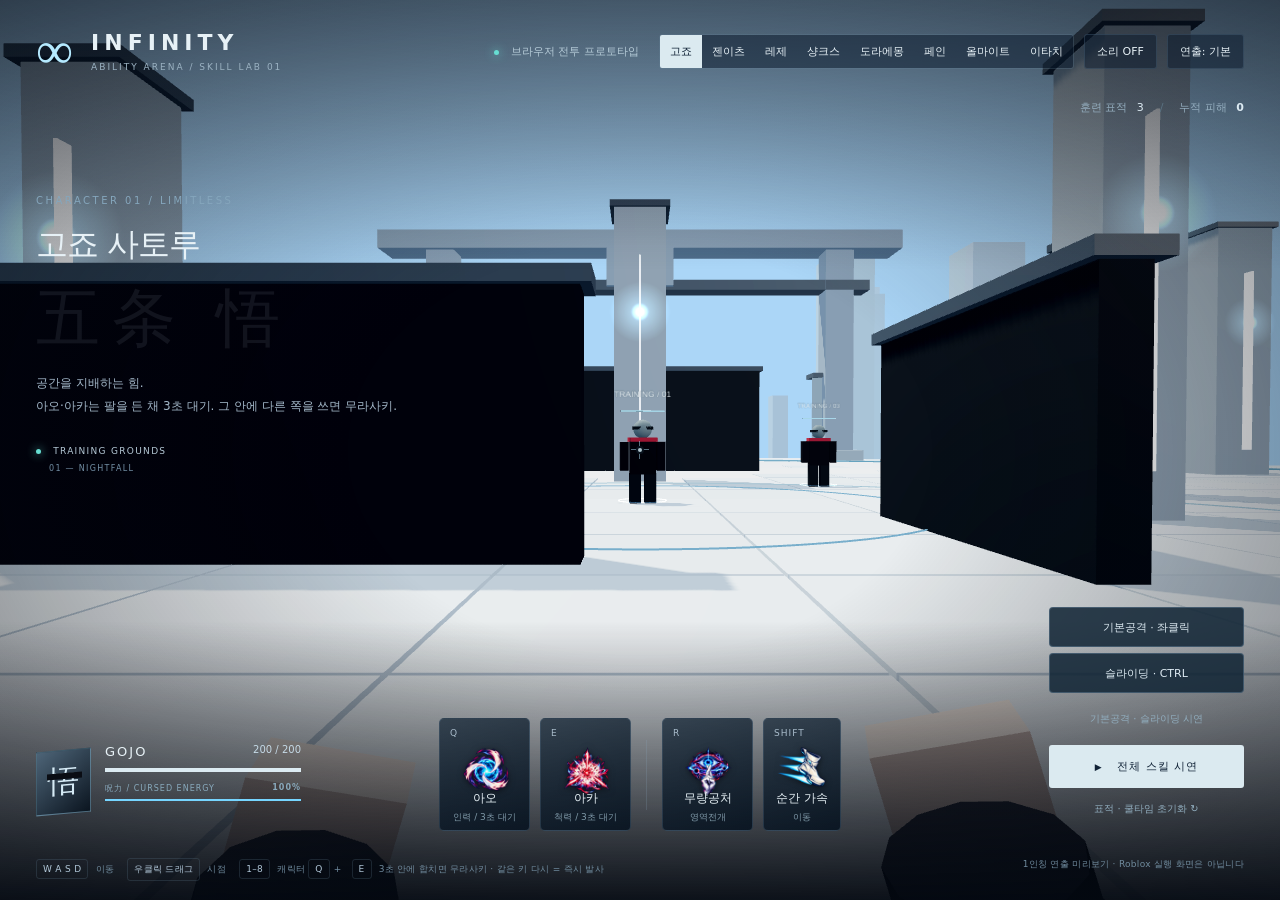
==== commit cacc869e: "Add Uchiha Itachi (crow clone passive, Tsukuyomi, Amaterasu, Susanoo) Preview module preview/itachi." ====
--- a/preview/index.html
+++ b/preview/index.html
@@ -10,7 +10,7 @@
   <div class="vignette"></div><div id="flash"></div><div id="damageLayer"></div>
   <header>
     <div class="brand"><span class="brand-symbol">∞</span><div>INFINITY<span class="sub">ABILITY ARENA / SKILL LAB 01</span></div></div>
-    <div class="top-right"><span class="build-tag"><i></i> 브라우저 전투 프로토타입</span><div class="char-switch" role="group" aria-label="캐릭터 선택"><button data-pick="gojo" class="active" title="1">고죠</button><button data-pick="zenitsu" title="2">젠이츠</button><button data-pick="reze" title="3">레제</button><button data-pick="shanks" title="4">샹크스</button><button data-pick="doraemon" title="5">도라에몽</button><button data-pick="pain" title="6">페인</button><button data-pick="allmight" title="7">올마이트</button><button data-pick="kizaru" title="9">키자루</button><button data-pick="okkotsu" title="8">옷코츠</button></div><button id="sound" title="사운드 켜기">소리 OFF</button><button id="settings" title="화면 흔들림 줄이기">연출: 기본</button></div>
+    <div class="top-right"><span class="build-tag"><i></i> 브라우저 전투 프로토타입</span><div class="char-switch" role="group" aria-label="캐릭터 선택"><button data-pick="gojo" class="active" title="1">고죠</button><button data-pick="zenitsu" title="2">젠이츠</button><button data-pick="reze" title="3">레제</button><button data-pick="shanks" title="4">샹크스</button><button data-pick="doraemon" title="5">도라에몽</button><button data-pick="pain" title="6">페인</button><button data-pick="allmight" title="7">올마이트</button><button data-pick="itachi" title="8">이타치</button></div><button id="sound" title="사운드 켜기">소리 OFF</button><button id="settings" title="화면 흔들림 줄이기">연출: 기본</button></div>
   </header>
   <aside class="identity"><span class="eyebrow" id="charEyebrow">CHARACTER 01 / LIMITLESS</span><h1 id="charName">고죠 사토루<span>五条 悟</span></h1><p id="charDesc">공간을 지배하는 힘.<br>아오와 아카를 연결해 무라사키를 완성하세요.</p><div class="mode"><i></i> TRAINING GROUNDS <span>01 — NIGHTFALL</span></div></aside>
   <div class="target-hint">훈련 표적 <span id="targetCount">3</span><span class="separator">/</span>누적 피해 <b id="totalDamage">0</b></div>
@@ -25,7 +25,7 @@
     <button class="skill" id="rBtn"><div class="key">R</div><div class="skill-icon domain-icon">∞</div><strong>무량공처</strong><span class="skill-type">영역전개</span><div class="cooldown"></div><small></small></button>
     <button class="skill dash" id="shiftBtn"><div class="key">SHIFT</div><div class="skill-icon dash-icon">»</div><strong>순간 가속</strong><span class="skill-type">이동</span><div class="cooldown"></div><small></small></button>
   </section>
-  <div class="bottom-right"><div class="common-controls"><button id="basicAttack">기본공격 · 좌클릭</button><button id="slide">슬라이딩 · CTRL</button></div><button id="movesDemo" class="reset-button">기본공격 · 슬라이딩 시연</button><button id="demo" class="demo-button"><span>▶</span> 전체 스킬 시연</button><button id="injury" class="reset-button" hidden>부상 상태로 연습 · HP 50%</button><button id="reset" class="reset-button">표적 · 쿨타임 초기화 ↻</button></div>
+  <div class="bottom-right"><div class="common-controls"><button id="basicAttack">기본공격 · 좌클릭</button><button id="slide">슬라이딩 · CTRL</button></div><button id="movesDemo" class="reset-button">기본공격 · 슬라이딩 시연</button><button id="demo" class="demo-button"><span>▶</span> 전체 스킬 시연</button><button id="reset" class="reset-button">표적 · 쿨타임 초기화 ↻</button></div>
   <footer><span><kbd>W A S D</kbd> 이동 <kbd>우클릭 드래그</kbd> 시점 <kbd>1–8</kbd> 캐릭터 <span id="comboHint"><kbd>Q → E</kbd> 무라사키 연계</span></span><span>1인칭 연출 미리보기 · Roblox 실행 화면은 아닙니다</span></footer>
   <div id="comboPrompt"><b id="comboKey">E</b><span id="comboText"> 연계 킥!</span><i></i></div>
   <div id="blackout"></div>
@@ -34,8 +34,7 @@
   <script src="skill-assets.js"></script>
   <script src="pain.js"></script>
   <script src="allmight.js"></script>
-  <script src="okkotsu.js"></script>
-  <script src="kizaru.js"></script>
+  <script src="itachi.js"></script>
   <script type="module" src="app.js"></script>
 </body>
 </html>
--- a/preview/style.css
+++ b/preview/style.css
@@ -2,9 +2,6 @@
 .char-switch{display:flex;border:1px solid #66849b44;border-radius:3px;overflow:hidden}.top-right .char-switch button{border:0;border-radius:0;background:#0d1c2d88;padding:9px 10px}.top-right .char-switch button.active{background:#dbeaf0;color:#102236}.health-heading b{font-weight:inherit}#comboHint{margin-left:0}.breath-icon{font-size:34px;line-height:32px}.bolt-icon{font-size:36px;line-height:32px;font-weight:700}.god-icon{font-family:'Yu Mincho','Batang',serif;font-size:29px;line-height:32px}.skill.combo .skill-icon{animation:glow 1s alternate infinite}
 body[data-char=zenitsu] .skill.combo{--accent:#ffe27a;border-color:#ffd23f88;box-shadow:0 0 30px #ffc83d33}body[data-char=zenitsu] .energy>i{background:#ffd23f}body[data-char=zenitsu] .portrait{background:linear-gradient(140deg,#8d6a1c,#1a1408);border-color:#ffd23f55}body[data-char=zenitsu] .portrait i{display:none}body[data-char=zenitsu] .portrait span{color:#fff1c2}body[data-char=zenitsu] h1 span{color:#ffe9a414}body[data-char=zenitsu] .brand-symbol{color:#ffe27a}body[data-char=zenitsu] #crosshair span{background:#ffe27a99}body[data-char=zenitsu] .cast-line i{background:var(--accent,#ffd23f)}
 @media(max-width:720px){.top-right .char-switch button{padding:8px 6px;font-size:9px}}
-body[data-char=okkotsu] .brand-symbol{color:#e9b5dd}body[data-char=okkotsu] .portrait{border-color:#e9b5dd88;background:linear-gradient(140deg,#32203c,#0c1423)}body[data-char=okkotsu] .energy>i{background:linear-gradient(90deg,#9565b7,#e9b5dd)}body[data-char=okkotsu] .skill.combo{border-color:#efb5de;box-shadow:0 0 26px #cf62ae55}body[data-char=okkotsu] #comboPrompt{border-color:#dba1d0;color:#ffe8f8;background:#25132fe0}body[data-char=okkotsu] #comboPrompt i{background:#e9b5dd}
-.okkotsu-heal{position:relative;width:38px!important;height:38px!important;margin:14px auto 8px!important;border:2px solid #8be9c399;border-radius:50%;box-shadow:inset 0 0 12px #70ffc133,0 0 12px #70ffc133}.okkotsu-heal:before{content:'';position:absolute;inset:5px;border:2px solid #baffdf;border-left-color:transparent;border-bottom-color:transparent;border-radius:50%;transform:rotate(-30deg)}.okkotsu-heal:after{content:'';position:absolute;inset:11px;border:1px solid #caffe8;border-right-color:transparent;border-radius:50%;transform:rotate(30deg)}body[data-char=okkotsu] #debuff{color:#d2e7b6}
-.okkotsu-sword,.okkotsu-claw,.okkotsu-ring{position:relative;width:44px!important;height:38px!important;margin:14px auto 8px!important;filter:drop-shadow(0 0 8px #d98ac866)}.okkotsu-sword:before{content:'';position:absolute;left:21px;top:0;width:4px;height:29px;background:linear-gradient(90deg,#8d6a9b,#fff1fa);transform:rotate(35deg);clip-path:polygon(50% 0,100% 13%,100% 100%,0 100%,0 13%)}.okkotsu-sword:after{content:'';position:absolute;width:18px;height:3px;background:#e7ca95;left:7px;top:26px;transform:rotate(35deg)}.okkotsu-claw:before{content:'';position:absolute;inset:4px 8px;background:repeating-linear-gradient(112deg,transparent 0 6px,#efc1e2 7px 10px,transparent 11px 16px);clip-path:polygon(0 0,100% 0,80% 80%,40% 100%)}.okkotsu-ring:before{content:'';position:absolute;width:24px;height:24px;border:3px solid #ead3a2;left:9px;top:8px;border-radius:50%;transform:rotateX(25deg)}.okkotsu-ring:after{content:'';position:absolute;width:9px;height:9px;background:#fff0fa;left:18px;top:3px;transform:rotate(45deg);box-shadow:0 0 12px #e9a6d6}
 .health>i{transition:width .25s}#debuff{font-size:9px;letter-spacing:.5px;color:#ff9b7a;margin-top:8px;height:11px;opacity:0;transition:opacity .2s}#debuff.on{opacity:1}
 #blackout{position:fixed;inset:0;background:#000;opacity:0;pointer-events:none;z-index:9}.rampage-icon{font-size:30px;line-height:32px}.bomb-icon{font-size:26px;line-height:32px}.devil-icon{font-family:'Yu Mincho','Batang',serif;font-size:29px;line-height:32px}.skill.locked{opacity:.42;filter:grayscale(.8)}.skill.locked small::after{content:'변신 필요';font-size:10px;letter-spacing:1px}body[data-char=reze] .skill.combo{--accent:#ffa25a;border-color:#ff8a3d88;box-shadow:0 0 30px #ff7a2e33}body[data-char=reze] .energy>i{background:#ff7a2e}body[data-char=reze] .portrait{background:linear-gradient(140deg,#5a4a52,#141015);border-color:#ff7a2e55}body[data-char=reze] .portrait i{top:44px;height:5px;background:#111;box-shadow:0 0 0 1px #ffffff22}body[data-char=reze] .portrait span{color:#f4e6e0}body[data-char=reze] h1 span{color:#ffb08014}body[data-char=reze] .brand-symbol{color:#ff9a5a}body[data-char=reze] #crosshair span{background:#ff9a5a99}body[data-char=reze] .cast-line i{background:var(--accent,#ff7a2e)}body[data-char=reze] #debuff{color:#ffb27a}body.devil .portrait{background:linear-gradient(140deg,#8a3a14,#1a0c06);border-color:#ff7a2e}body.devil .portrait i{display:none}body.devil .vignette{background:linear-gradient(0deg,rgba(20,6,2,.94),transparent 31%,transparent 70%,rgba(40,12,4,.5)),radial-gradient(ellipse at 50% 50%,transparent 30%,rgba(60,18,4,.55))}
 #comboPrompt{position:fixed;left:50%;top:60%;transform:translateX(-50%) scale(.9);z-index:5;opacity:0;pointer-events:none;transition:opacity .12s,transform .12s;font-size:21px;letter-spacing:3px;color:#ffe0b0;text-shadow:0 0 18px #ff7a2e;padding:8px 20px 12px;border:1px solid #ff8a3d99;background:#1a0c0699;border-radius:4px}#comboPrompt b{display:inline-block;margin-right:8px;padding:0 9px;border:1px solid #ffb27a;border-radius:3px;color:#fff}#comboPrompt i{position:absolute;left:0;bottom:0;height:3px;width:var(--left,100%);background:linear-gradient(90deg,#ff7a2e,#ffe0b0)}#comboPrompt.on{opacity:1;transform:translateX(-50%) scale(1);animation:comboPulse .5s ease-in-out infinite alternate}@keyframes comboPulse{to{box-shadow:0 0 24px #ff7a2e88;transform:translateX(-50%) scale(1.06)}}body[data-char=reze] .skill.combo{transform:translateY(-10px);border-color:#ffd9a8;box-shadow:0 0 38px #ff7a2e77}
@@ -24,5 +21,6 @@
 #painOverlay{position:fixed;inset:0;pointer-events:none;z-index:2;overflow:hidden}#painOverlay i{position:absolute;inset:0;opacity:0}#painOverlay .pv{background:radial-gradient(ellipse at 50% 50%,transparent 36%,rgba(18,8,34,.5) 68%,rgba(6,2,14,.92))}#painOverlay .pr{inset:-20%;background:repeating-radial-gradient(circle at 50% 50%,transparent 0 58px,rgba(186,150,255,.55) 60px 64px,transparent 66px 118px,rgba(120,80,220,.45) 120px 122px,transparent 124px 180px);-webkit-mask:radial-gradient(circle at 50% 50%,transparent 22%,#000 58%);mask:radial-gradient(circle at 50% 50%,transparent 22%,#000 58%)}body[data-char=pain] .portrait{background:repeating-radial-gradient(circle at 50% 50%,#3b2470 0 4px,#c4a8ff 4px 6px,#3b2470 6px 10px);border-color:#b084ff88}body[data-char=pain] .portrait i{display:none}body[data-char=pain] .portrait span{color:#fff;text-shadow:0 0 8px #2a1250}body[data-char=pain] .energy>i{background:#a678ff}body[data-char=pain] h1 span{color:#c9b2ff14}body[data-char=pain] .brand-symbol{color:#c9b2ff}body[data-char=pain] #crosshair span{background:#c9b2ffaa}body[data-char=pain] .cast-line i{background:var(--accent,#a678ff)}body[data-char=pain] #debuff{color:#d4c2ff}body[data-char=pain] .skill.combo{--accent:#e2d4ff;transform:translateY(-10px);border-color:#c9b2ff;box-shadow:0 0 38px #8a5cff88}body[data-char=pain] #comboPrompt{color:#efe6ff;text-shadow:0 0 18px #8a5cff;border-color:#b084ff99;background:#140a2899}body[data-char=pain] #comboPrompt b{border-color:#c9b2ff}body[data-char=pain] #comboPrompt i{background:linear-gradient(90deg,#7a4cff,#e6dcff)}@keyframes painPulse{to{box-shadow:0 0 24px #8a5cff88;transform:translateX(-50%) scale(1.06)}}body[data-char=pain] #comboPrompt.on{animation-name:painPulse}
 #amOverlay{position:fixed;inset:0;pointer-events:none;z-index:2;overflow:hidden}#amOverlay i{position:absolute;inset:0;opacity:0}#amOverlay .av{background:radial-gradient(ellipse at 50% 50%,transparent 38%,rgba(24,18,6,.45) 70%,rgba(8,6,2,.9))}#amOverlay .al{inset:-30%;--lc:255,255,255;background:repeating-conic-gradient(from 0deg at 50% 50%,rgba(var(--lc),.75) 0deg .5deg,transparent .9deg 5.5deg,rgba(var(--lc),.45) 6deg 6.3deg,transparent 6.8deg 11deg);-webkit-mask:radial-gradient(circle at 50% 50%,transparent 26%,#000 60%);mask:radial-gradient(circle at 50% 50%,transparent 26%,#000 60%)}#amOverlay .af{mix-blend-mode:screen}#amOverlay b{position:absolute;left:50%;white-space:nowrap;opacity:0;font-weight:900;font-style:italic;letter-spacing:.02em}#amOverlay .at{top:34%;font-size:clamp(34px,7.4vw,96px);color:#ffce40;-webkit-text-stroke:3px #1d2c74;text-shadow:0 6px 0 #c4202c,0 0 40px rgba(255,206,64,.65);transform:translate(-50%,-50%)}#amOverlay .as{top:calc(34% + clamp(40px,6vw,74px));font-size:clamp(12px,1.6vw,18px);color:#fff;letter-spacing:.12em;text-shadow:0 2px 8px #000;transform:translate(-50%,-50%)}
 body[data-char=allmight] .portrait{background:linear-gradient(135deg,#2d52c4 0 45%,#f2f2ec 45% 55%,#c91f2b 55%);border-color:#ffce4088}body[data-char=allmight] .portrait i{display:none}body[data-char=allmight] .portrait span{color:#ffce40;text-shadow:0 0 8px #1d2c74,0 2px 0 #1d2c74}body[data-char=allmight] .energy>i{background:#ffce40}body[data-char=allmight] h1 span{color:#ffce4014}body[data-char=allmight] .brand-symbol{color:#ffce40}body[data-char=allmight] #crosshair span{background:#ffe9a8bb}body[data-char=allmight] .cast-line i{background:var(--accent,#ffce40)}body[data-char=allmight] #debuff{color:#ffe08a}body[data-char=allmight] .skill.combo{--accent:#fff0b8;transform:translateY(-10px);border-color:#ffce40;box-shadow:0 0 38px #ffb00088}body[data-char=allmight] #comboPrompt{color:#fff6dc;text-shadow:0 0 18px #ffb000;border-color:#ffce4099;background:#1d2c7499}body[data-char=allmight] #comboPrompt b{border-color:#ffce40}body[data-char=allmight] #comboPrompt i{background:linear-gradient(90deg,#c91f2b,#ffce40)}@keyframes amPulse{to{box-shadow:0 0 24px #ffb00088;transform:translateX(-50%) scale(1.06)}}body[data-char=allmight] #comboPrompt.on{animation-name:amPulse}
-
-body[data-char="kizaru"]{--accent:#ffdc77;--accent-rgb:255,220,119}body[data-char="kizaru"] .seal{color:#ffe49c}body[data-char="kizaru"] .skill{border-color:#6c5830}
+#itOverlay{position:fixed;inset:0;pointer-events:none;z-index:2;overflow:hidden}#itOverlay i,#itOverlay svg{position:absolute;inset:0;opacity:0}#itOverlay .iv{background:radial-gradient(ellipse at 50% 50%,transparent 34%,rgba(10,2,4,.55) 66%,rgba(4,0,2,.94))}#itOverlay .ir{background:radial-gradient(ellipse at 50% 50%,rgba(150,0,10,.08) 30%,rgba(170,0,12,.5) 80%,rgba(90,0,6,.85))}#itOverlay .iw{inset:-35%;background:repeating-conic-gradient(from 0deg at 50% 50%,rgba(200,10,20,.75) 0deg 7deg,rgba(40,0,4,.2) 11deg 19deg,rgba(255,170,80,.35) 21deg 23deg,transparent 25deg 30deg);-webkit-mask:radial-gradient(circle at 50% 50%,transparent 24%,#000 52%);mask:radial-gradient(circle at 50% 50%,transparent 24%,#000 52%)}#itOverlay .ilt,#itOverlay .ilb{opacity:1;background:#030203;height:52%;transform:translateY(-100%)}#itOverlay .ilt{bottom:auto;border-radius:0 0 50% 50%/0 0 22% 22%}#itOverlay .ilb{top:auto;transform:translateY(100%);border-radius:50% 50% 0 0/22% 22% 0 0}#itOverlay .ic{mix-blend-mode:screen;filter:drop-shadow(0 0 3px #ff2020)}#itOverlay .is{position:absolute;left:50%;top:50%;width:min(46vw,46vh);opacity:0;mix-blend-mode:screen;filter:drop-shadow(0 0 30px #ff0000)}#itOverlay b{position:absolute;left:50%;transform:translateX(-50%);white-space:nowrap;opacity:0;font-weight:700;letter-spacing:.14em}#itOverlay .il{top:96px;font-size:12px;color:#ffd0d0;background:#3a000899;border:1px solid #ff4a4a66;padding:6px 14px;border-radius:999px}#itOverlay .it{top:62%;font-size:15px;color:#ffe2e2;text-shadow:0 2px 10px #000,0 0 18px #c00010}
+#itPanel{position:fixed;right:24px;top:140px;z-index:6;display:flex;flex-direction:column;gap:6px;width:200px}#itPanel[hidden]{display:none}#itPanel button{font:inherit;font-size:12px;text-align:left;padding:8px 12px;color:#ffe6e6;background:#1a0608cc;border:1px solid #ff4a4a55;border-radius:8px;cursor:pointer}#itPanel button:hover{background:#3a0a10dd;border-color:#ff6a6a}
+body[data-char=itachi] .portrait{background:radial-gradient(circle at 50% 50%,#ff2a2a 0 18%,#120000 19% 23%,#c40810 24% 60%,#120000 61%);border-color:#ff4a4a88}body[data-char=itachi] .portrait i{display:none}body[data-char=itachi] .portrait span{color:#fff;text-shadow:0 0 8px #000}body[data-char=itachi] .energy>i{background:#d8141c}body[data-char=itachi] h1 span{color:#ff4a4a14}body[data-char=itachi] .brand-symbol{color:#ff4a4a}body[data-char=itachi] #crosshair span{background:#ffb0b0aa}body[data-char=itachi] .cast-line i{background:var(--accent,#d8141c)}body[data-char=itachi] #debuff{color:#ffc4c4}body[data-char=itachi] .skill.combo{--accent:#ffd0d0;border-color:#ff4a4a;box-shadow:0 0 30px #d8141c88}
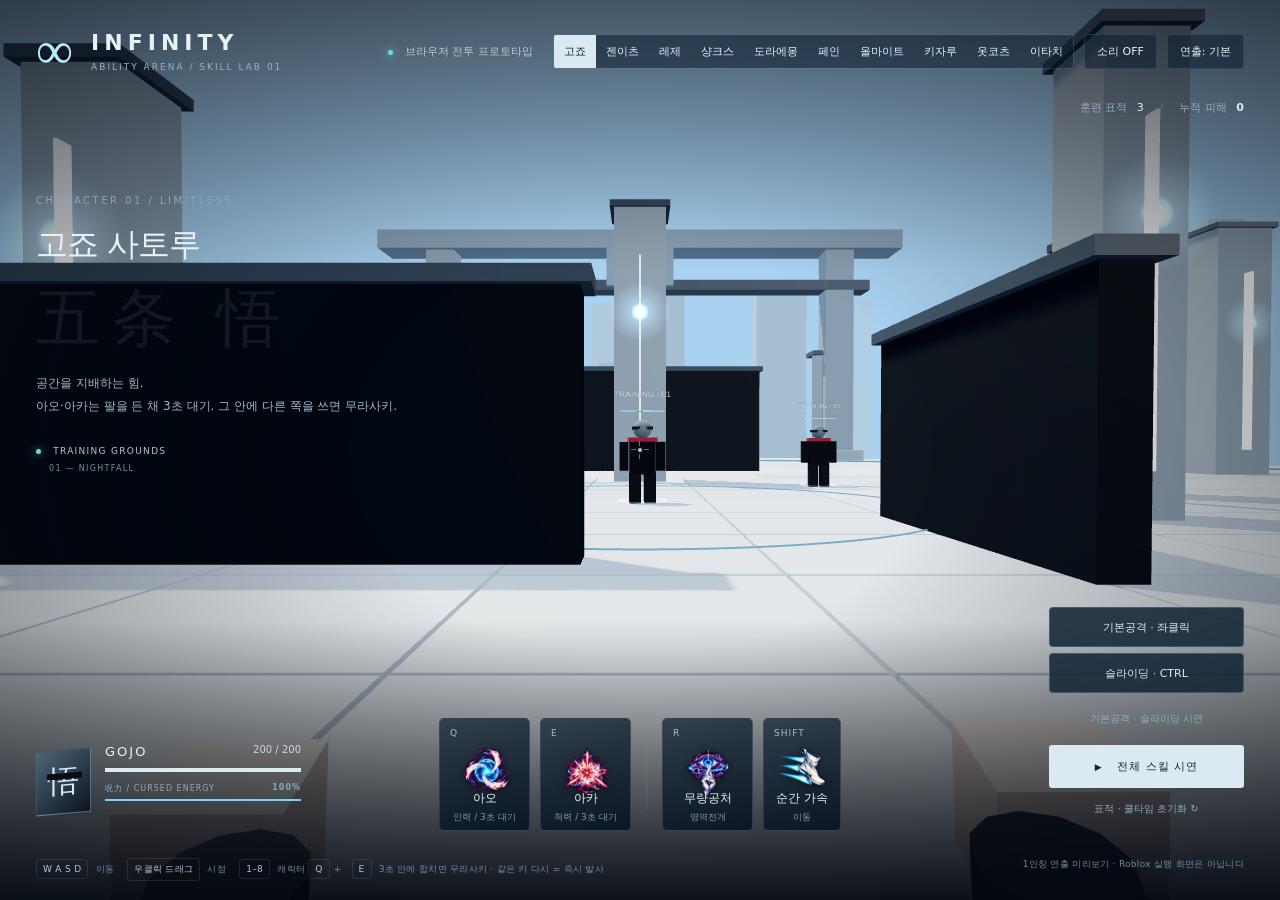
==== commit 38c41f22: "Merge origin/main into feat/yongmin (Kizaru, Okkotsu); Itachi moves to key 0 Co-Authored-By: Claude " ====
--- a/preview/index.html
+++ b/preview/index.html
@@ -10,7 +10,7 @@
   <div class="vignette"></div><div id="flash"></div><div id="damageLayer"></div>
   <header>
     <div class="brand"><span class="brand-symbol">∞</span><div>INFINITY<span class="sub">ABILITY ARENA / SKILL LAB 01</span></div></div>
-    <div class="top-right"><span class="build-tag"><i></i> 브라우저 전투 프로토타입</span><div class="char-switch" role="group" aria-label="캐릭터 선택"><button data-pick="gojo" class="active" title="1">고죠</button><button data-pick="zenitsu" title="2">젠이츠</button><button data-pick="reze" title="3">레제</button><button data-pick="shanks" title="4">샹크스</button><button data-pick="doraemon" title="5">도라에몽</button><button data-pick="pain" title="6">페인</button><button data-pick="allmight" title="7">올마이트</button><button data-pick="itachi" title="8">이타치</button></div><button id="sound" title="사운드 켜기">소리 OFF</button><button id="settings" title="화면 흔들림 줄이기">연출: 기본</button></div>
+    <div class="top-right"><span class="build-tag"><i></i> 브라우저 전투 프로토타입</span><div class="char-switch" role="group" aria-label="캐릭터 선택"><button data-pick="gojo" class="active" title="1">고죠</button><button data-pick="zenitsu" title="2">젠이츠</button><button data-pick="reze" title="3">레제</button><button data-pick="shanks" title="4">샹크스</button><button data-pick="doraemon" title="5">도라에몽</button><button data-pick="pain" title="6">페인</button><button data-pick="allmight" title="7">올마이트</button><button data-pick="kizaru" title="9">키자루</button><button data-pick="okkotsu" title="8">옷코츠</button><button data-pick="itachi" title="0">이타치</button></div><button id="sound" title="사운드 켜기">소리 OFF</button><button id="settings" title="화면 흔들림 줄이기">연출: 기본</button></div>
   </header>
   <aside class="identity"><span class="eyebrow" id="charEyebrow">CHARACTER 01 / LIMITLESS</span><h1 id="charName">고죠 사토루<span>五条 悟</span></h1><p id="charDesc">공간을 지배하는 힘.<br>아오와 아카를 연결해 무라사키를 완성하세요.</p><div class="mode"><i></i> TRAINING GROUNDS <span>01 — NIGHTFALL</span></div></aside>
   <div class="target-hint">훈련 표적 <span id="targetCount">3</span><span class="separator">/</span>누적 피해 <b id="totalDamage">0</b></div>
@@ -25,7 +25,7 @@
     <button class="skill" id="rBtn"><div class="key">R</div><div class="skill-icon domain-icon">∞</div><strong>무량공처</strong><span class="skill-type">영역전개</span><div class="cooldown"></div><small></small></button>
     <button class="skill dash" id="shiftBtn"><div class="key">SHIFT</div><div class="skill-icon dash-icon">»</div><strong>순간 가속</strong><span class="skill-type">이동</span><div class="cooldown"></div><small></small></button>
   </section>
-  <div class="bottom-right"><div class="common-controls"><button id="basicAttack">기본공격 · 좌클릭</button><button id="slide">슬라이딩 · CTRL</button></div><button id="movesDemo" class="reset-button">기본공격 · 슬라이딩 시연</button><button id="demo" class="demo-button"><span>▶</span> 전체 스킬 시연</button><button id="reset" class="reset-button">표적 · 쿨타임 초기화 ↻</button></div>
+  <div class="bottom-right"><div class="common-controls"><button id="basicAttack">기본공격 · 좌클릭</button><button id="slide">슬라이딩 · CTRL</button></div><button id="movesDemo" class="reset-button">기본공격 · 슬라이딩 시연</button><button id="demo" class="demo-button"><span>▶</span> 전체 스킬 시연</button><button id="injury" class="reset-button" hidden>부상 상태로 연습 · HP 50%</button><button id="reset" class="reset-button">표적 · 쿨타임 초기화 ↻</button></div>
   <footer><span><kbd>W A S D</kbd> 이동 <kbd>우클릭 드래그</kbd> 시점 <kbd>1–8</kbd> 캐릭터 <span id="comboHint"><kbd>Q → E</kbd> 무라사키 연계</span></span><span>1인칭 연출 미리보기 · Roblox 실행 화면은 아닙니다</span></footer>
   <div id="comboPrompt"><b id="comboKey">E</b><span id="comboText"> 연계 킥!</span><i></i></div>
   <div id="blackout"></div>
@@ -34,6 +34,8 @@
   <script src="skill-assets.js"></script>
   <script src="pain.js"></script>
   <script src="allmight.js"></script>
+  <script src="okkotsu.js"></script>
+  <script src="kizaru.js"></script>
   <script src="itachi.js"></script>
   <script type="module" src="app.js"></script>
 </body>
--- a/preview/style.css
+++ b/preview/style.css
@@ -2,6 +2,9 @@
 .char-switch{display:flex;border:1px solid #66849b44;border-radius:3px;overflow:hidden}.top-right .char-switch button{border:0;border-radius:0;background:#0d1c2d88;padding:9px 10px}.top-right .char-switch button.active{background:#dbeaf0;color:#102236}.health-heading b{font-weight:inherit}#comboHint{margin-left:0}.breath-icon{font-size:34px;line-height:32px}.bolt-icon{font-size:36px;line-height:32px;font-weight:700}.god-icon{font-family:'Yu Mincho','Batang',serif;font-size:29px;line-height:32px}.skill.combo .skill-icon{animation:glow 1s alternate infinite}
 body[data-char=zenitsu] .skill.combo{--accent:#ffe27a;border-color:#ffd23f88;box-shadow:0 0 30px #ffc83d33}body[data-char=zenitsu] .energy>i{background:#ffd23f}body[data-char=zenitsu] .portrait{background:linear-gradient(140deg,#8d6a1c,#1a1408);border-color:#ffd23f55}body[data-char=zenitsu] .portrait i{display:none}body[data-char=zenitsu] .portrait span{color:#fff1c2}body[data-char=zenitsu] h1 span{color:#ffe9a414}body[data-char=zenitsu] .brand-symbol{color:#ffe27a}body[data-char=zenitsu] #crosshair span{background:#ffe27a99}body[data-char=zenitsu] .cast-line i{background:var(--accent,#ffd23f)}
 @media(max-width:720px){.top-right .char-switch button{padding:8px 6px;font-size:9px}}
+body[data-char=okkotsu] .brand-symbol{color:#e9b5dd}body[data-char=okkotsu] .portrait{border-color:#e9b5dd88;background:linear-gradient(140deg,#32203c,#0c1423)}body[data-char=okkotsu] .energy>i{background:linear-gradient(90deg,#9565b7,#e9b5dd)}body[data-char=okkotsu] .skill.combo{border-color:#efb5de;box-shadow:0 0 26px #cf62ae55}body[data-char=okkotsu] #comboPrompt{border-color:#dba1d0;color:#ffe8f8;background:#25132fe0}body[data-char=okkotsu] #comboPrompt i{background:#e9b5dd}
+.okkotsu-heal{position:relative;width:38px!important;height:38px!important;margin:14px auto 8px!important;border:2px solid #8be9c399;border-radius:50%;box-shadow:inset 0 0 12px #70ffc133,0 0 12px #70ffc133}.okkotsu-heal:before{content:'';position:absolute;inset:5px;border:2px solid #baffdf;border-left-color:transparent;border-bottom-color:transparent;border-radius:50%;transform:rotate(-30deg)}.okkotsu-heal:after{content:'';position:absolute;inset:11px;border:1px solid #caffe8;border-right-color:transparent;border-radius:50%;transform:rotate(30deg)}body[data-char=okkotsu] #debuff{color:#d2e7b6}
+.okkotsu-sword,.okkotsu-claw,.okkotsu-ring{position:relative;width:44px!important;height:38px!important;margin:14px auto 8px!important;filter:drop-shadow(0 0 8px #d98ac866)}.okkotsu-sword:before{content:'';position:absolute;left:21px;top:0;width:4px;height:29px;background:linear-gradient(90deg,#8d6a9b,#fff1fa);transform:rotate(35deg);clip-path:polygon(50% 0,100% 13%,100% 100%,0 100%,0 13%)}.okkotsu-sword:after{content:'';position:absolute;width:18px;height:3px;background:#e7ca95;left:7px;top:26px;transform:rotate(35deg)}.okkotsu-claw:before{content:'';position:absolute;inset:4px 8px;background:repeating-linear-gradient(112deg,transparent 0 6px,#efc1e2 7px 10px,transparent 11px 16px);clip-path:polygon(0 0,100% 0,80% 80%,40% 100%)}.okkotsu-ring:before{content:'';position:absolute;width:24px;height:24px;border:3px solid #ead3a2;left:9px;top:8px;border-radius:50%;transform:rotateX(25deg)}.okkotsu-ring:after{content:'';position:absolute;width:9px;height:9px;background:#fff0fa;left:18px;top:3px;transform:rotate(45deg);box-shadow:0 0 12px #e9a6d6}
 .health>i{transition:width .25s}#debuff{font-size:9px;letter-spacing:.5px;color:#ff9b7a;margin-top:8px;height:11px;opacity:0;transition:opacity .2s}#debuff.on{opacity:1}
 #blackout{position:fixed;inset:0;background:#000;opacity:0;pointer-events:none;z-index:9}.rampage-icon{font-size:30px;line-height:32px}.bomb-icon{font-size:26px;line-height:32px}.devil-icon{font-family:'Yu Mincho','Batang',serif;font-size:29px;line-height:32px}.skill.locked{opacity:.42;filter:grayscale(.8)}.skill.locked small::after{content:'변신 필요';font-size:10px;letter-spacing:1px}body[data-char=reze] .skill.combo{--accent:#ffa25a;border-color:#ff8a3d88;box-shadow:0 0 30px #ff7a2e33}body[data-char=reze] .energy>i{background:#ff7a2e}body[data-char=reze] .portrait{background:linear-gradient(140deg,#5a4a52,#141015);border-color:#ff7a2e55}body[data-char=reze] .portrait i{top:44px;height:5px;background:#111;box-shadow:0 0 0 1px #ffffff22}body[data-char=reze] .portrait span{color:#f4e6e0}body[data-char=reze] h1 span{color:#ffb08014}body[data-char=reze] .brand-symbol{color:#ff9a5a}body[data-char=reze] #crosshair span{background:#ff9a5a99}body[data-char=reze] .cast-line i{background:var(--accent,#ff7a2e)}body[data-char=reze] #debuff{color:#ffb27a}body.devil .portrait{background:linear-gradient(140deg,#8a3a14,#1a0c06);border-color:#ff7a2e}body.devil .portrait i{display:none}body.devil .vignette{background:linear-gradient(0deg,rgba(20,6,2,.94),transparent 31%,transparent 70%,rgba(40,12,4,.5)),radial-gradient(ellipse at 50% 50%,transparent 30%,rgba(60,18,4,.55))}
 #comboPrompt{position:fixed;left:50%;top:60%;transform:translateX(-50%) scale(.9);z-index:5;opacity:0;pointer-events:none;transition:opacity .12s,transform .12s;font-size:21px;letter-spacing:3px;color:#ffe0b0;text-shadow:0 0 18px #ff7a2e;padding:8px 20px 12px;border:1px solid #ff8a3d99;background:#1a0c0699;border-radius:4px}#comboPrompt b{display:inline-block;margin-right:8px;padding:0 9px;border:1px solid #ffb27a;border-radius:3px;color:#fff}#comboPrompt i{position:absolute;left:0;bottom:0;height:3px;width:var(--left,100%);background:linear-gradient(90deg,#ff7a2e,#ffe0b0)}#comboPrompt.on{opacity:1;transform:translateX(-50%) scale(1);animation:comboPulse .5s ease-in-out infinite alternate}@keyframes comboPulse{to{box-shadow:0 0 24px #ff7a2e88;transform:translateX(-50%) scale(1.06)}}body[data-char=reze] .skill.combo{transform:translateY(-10px);border-color:#ffd9a8;box-shadow:0 0 38px #ff7a2e77}
@@ -21,6 +24,8 @@
 #painOverlay{position:fixed;inset:0;pointer-events:none;z-index:2;overflow:hidden}#painOverlay i{position:absolute;inset:0;opacity:0}#painOverlay .pv{background:radial-gradient(ellipse at 50% 50%,transparent 36%,rgba(18,8,34,.5) 68%,rgba(6,2,14,.92))}#painOverlay .pr{inset:-20%;background:repeating-radial-gradient(circle at 50% 50%,transparent 0 58px,rgba(186,150,255,.55) 60px 64px,transparent 66px 118px,rgba(120,80,220,.45) 120px 122px,transparent 124px 180px);-webkit-mask:radial-gradient(circle at 50% 50%,transparent 22%,#000 58%);mask:radial-gradient(circle at 50% 50%,transparent 22%,#000 58%)}body[data-char=pain] .portrait{background:repeating-radial-gradient(circle at 50% 50%,#3b2470 0 4px,#c4a8ff 4px 6px,#3b2470 6px 10px);border-color:#b084ff88}body[data-char=pain] .portrait i{display:none}body[data-char=pain] .portrait span{color:#fff;text-shadow:0 0 8px #2a1250}body[data-char=pain] .energy>i{background:#a678ff}body[data-char=pain] h1 span{color:#c9b2ff14}body[data-char=pain] .brand-symbol{color:#c9b2ff}body[data-char=pain] #crosshair span{background:#c9b2ffaa}body[data-char=pain] .cast-line i{background:var(--accent,#a678ff)}body[data-char=pain] #debuff{color:#d4c2ff}body[data-char=pain] .skill.combo{--accent:#e2d4ff;transform:translateY(-10px);border-color:#c9b2ff;box-shadow:0 0 38px #8a5cff88}body[data-char=pain] #comboPrompt{color:#efe6ff;text-shadow:0 0 18px #8a5cff;border-color:#b084ff99;background:#140a2899}body[data-char=pain] #comboPrompt b{border-color:#c9b2ff}body[data-char=pain] #comboPrompt i{background:linear-gradient(90deg,#7a4cff,#e6dcff)}@keyframes painPulse{to{box-shadow:0 0 24px #8a5cff88;transform:translateX(-50%) scale(1.06)}}body[data-char=pain] #comboPrompt.on{animation-name:painPulse}
 #amOverlay{position:fixed;inset:0;pointer-events:none;z-index:2;overflow:hidden}#amOverlay i{position:absolute;inset:0;opacity:0}#amOverlay .av{background:radial-gradient(ellipse at 50% 50%,transparent 38%,rgba(24,18,6,.45) 70%,rgba(8,6,2,.9))}#amOverlay .al{inset:-30%;--lc:255,255,255;background:repeating-conic-gradient(from 0deg at 50% 50%,rgba(var(--lc),.75) 0deg .5deg,transparent .9deg 5.5deg,rgba(var(--lc),.45) 6deg 6.3deg,transparent 6.8deg 11deg);-webkit-mask:radial-gradient(circle at 50% 50%,transparent 26%,#000 60%);mask:radial-gradient(circle at 50% 50%,transparent 26%,#000 60%)}#amOverlay .af{mix-blend-mode:screen}#amOverlay b{position:absolute;left:50%;white-space:nowrap;opacity:0;font-weight:900;font-style:italic;letter-spacing:.02em}#amOverlay .at{top:34%;font-size:clamp(34px,7.4vw,96px);color:#ffce40;-webkit-text-stroke:3px #1d2c74;text-shadow:0 6px 0 #c4202c,0 0 40px rgba(255,206,64,.65);transform:translate(-50%,-50%)}#amOverlay .as{top:calc(34% + clamp(40px,6vw,74px));font-size:clamp(12px,1.6vw,18px);color:#fff;letter-spacing:.12em;text-shadow:0 2px 8px #000;transform:translate(-50%,-50%)}
 body[data-char=allmight] .portrait{background:linear-gradient(135deg,#2d52c4 0 45%,#f2f2ec 45% 55%,#c91f2b 55%);border-color:#ffce4088}body[data-char=allmight] .portrait i{display:none}body[data-char=allmight] .portrait span{color:#ffce40;text-shadow:0 0 8px #1d2c74,0 2px 0 #1d2c74}body[data-char=allmight] .energy>i{background:#ffce40}body[data-char=allmight] h1 span{color:#ffce4014}body[data-char=allmight] .brand-symbol{color:#ffce40}body[data-char=allmight] #crosshair span{background:#ffe9a8bb}body[data-char=allmight] .cast-line i{background:var(--accent,#ffce40)}body[data-char=allmight] #debuff{color:#ffe08a}body[data-char=allmight] .skill.combo{--accent:#fff0b8;transform:translateY(-10px);border-color:#ffce40;box-shadow:0 0 38px #ffb00088}body[data-char=allmight] #comboPrompt{color:#fff6dc;text-shadow:0 0 18px #ffb000;border-color:#ffce4099;background:#1d2c7499}body[data-char=allmight] #comboPrompt b{border-color:#ffce40}body[data-char=allmight] #comboPrompt i{background:linear-gradient(90deg,#c91f2b,#ffce40)}@keyframes amPulse{to{box-shadow:0 0 24px #ffb00088;transform:translateX(-50%) scale(1.06)}}body[data-char=allmight] #comboPrompt.on{animation-name:amPulse}
+
+body[data-char="kizaru"]{--accent:#ffdc77;--accent-rgb:255,220,119}body[data-char="kizaru"] .seal{color:#ffe49c}body[data-char="kizaru"] .skill{border-color:#6c5830}
 #itOverlay{position:fixed;inset:0;pointer-events:none;z-index:2;overflow:hidden}#itOverlay i,#itOverlay svg{position:absolute;inset:0;opacity:0}#itOverlay .iv{background:radial-gradient(ellipse at 50% 50%,transparent 34%,rgba(10,2,4,.55) 66%,rgba(4,0,2,.94))}#itOverlay .ir{background:radial-gradient(ellipse at 50% 50%,rgba(150,0,10,.08) 30%,rgba(170,0,12,.5) 80%,rgba(90,0,6,.85))}#itOverlay .iw{inset:-35%;background:repeating-conic-gradient(from 0deg at 50% 50%,rgba(200,10,20,.75) 0deg 7deg,rgba(40,0,4,.2) 11deg 19deg,rgba(255,170,80,.35) 21deg 23deg,transparent 25deg 30deg);-webkit-mask:radial-gradient(circle at 50% 50%,transparent 24%,#000 52%);mask:radial-gradient(circle at 50% 50%,transparent 24%,#000 52%)}#itOverlay .ilt,#itOverlay .ilb{opacity:1;background:#030203;height:52%;transform:translateY(-100%)}#itOverlay .ilt{bottom:auto;border-radius:0 0 50% 50%/0 0 22% 22%}#itOverlay .ilb{top:auto;transform:translateY(100%);border-radius:50% 50% 0 0/22% 22% 0 0}#itOverlay .ic{mix-blend-mode:screen;filter:drop-shadow(0 0 3px #ff2020)}#itOverlay .is{position:absolute;left:50%;top:50%;width:min(46vw,46vh);opacity:0;mix-blend-mode:screen;filter:drop-shadow(0 0 30px #ff0000)}#itOverlay b{position:absolute;left:50%;transform:translateX(-50%);white-space:nowrap;opacity:0;font-weight:700;letter-spacing:.14em}#itOverlay .il{top:96px;font-size:12px;color:#ffd0d0;background:#3a000899;border:1px solid #ff4a4a66;padding:6px 14px;border-radius:999px}#itOverlay .it{top:62%;font-size:15px;color:#ffe2e2;text-shadow:0 2px 10px #000,0 0 18px #c00010}
 #itPanel{position:fixed;right:24px;top:140px;z-index:6;display:flex;flex-direction:column;gap:6px;width:200px}#itPanel[hidden]{display:none}#itPanel button{font:inherit;font-size:12px;text-align:left;padding:8px 12px;color:#ffe6e6;background:#1a0608cc;border:1px solid #ff4a4a55;border-radius:8px;cursor:pointer}#itPanel button:hover{background:#3a0a10dd;border-color:#ff6a6a}
 body[data-char=itachi] .portrait{background:radial-gradient(circle at 50% 50%,#ff2a2a 0 18%,#120000 19% 23%,#c40810 24% 60%,#120000 61%);border-color:#ff4a4a88}body[data-char=itachi] .portrait i{display:none}body[data-char=itachi] .portrait span{color:#fff;text-shadow:0 0 8px #000}body[data-char=itachi] .energy>i{background:#d8141c}body[data-char=itachi] h1 span{color:#ff4a4a14}body[data-char=itachi] .brand-symbol{color:#ff4a4a}body[data-char=itachi] #crosshair span{background:#ffb0b0aa}body[data-char=itachi] .cast-line i{background:var(--accent,#d8141c)}body[data-char=itachi] #debuff{color:#ffc4c4}body[data-char=itachi] .skill.combo{--accent:#ffd0d0;border-color:#ff4a4a;box-shadow:0 0 30px #d8141c88}
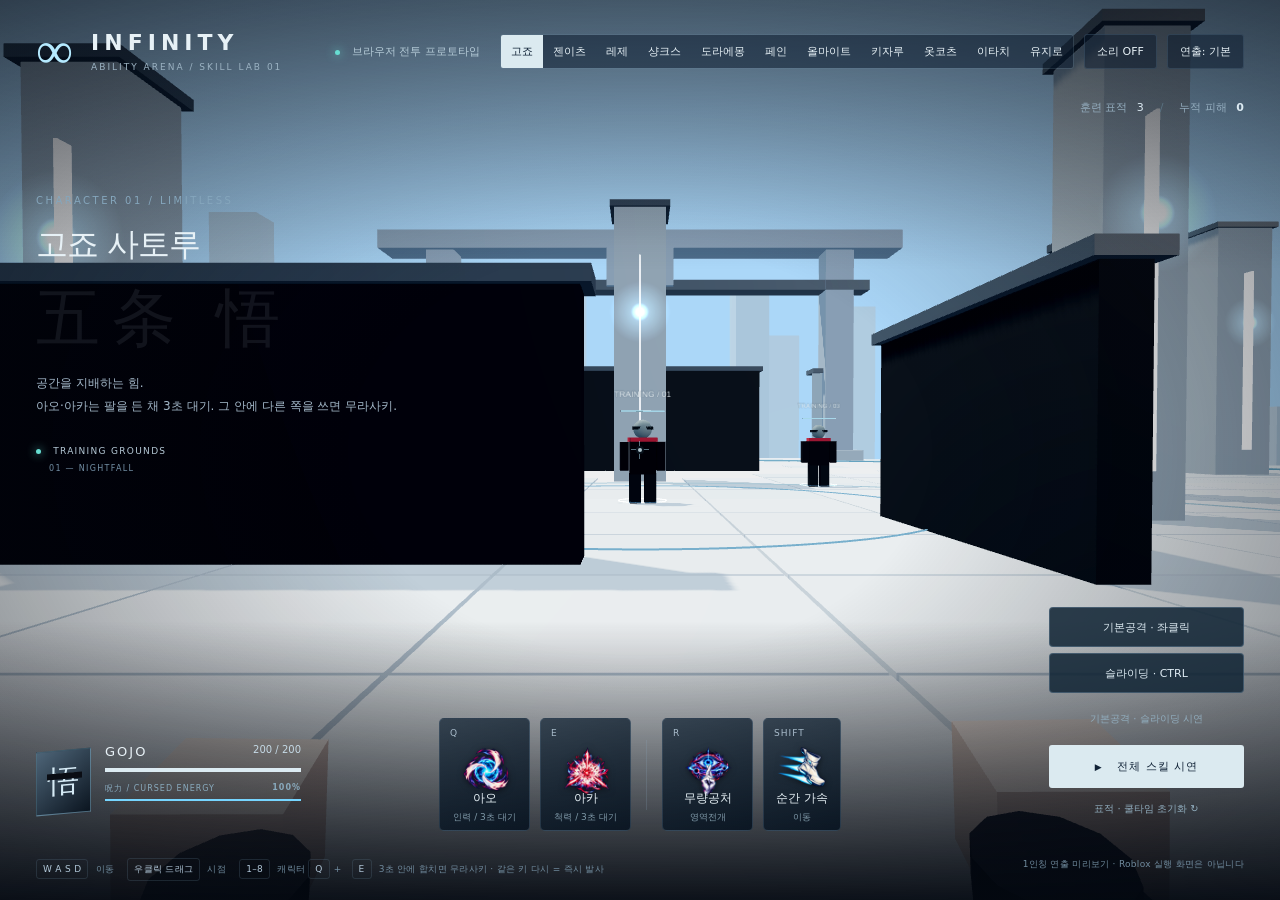
==== commit eb91ee3b: "Add Yujiro Hanma (character 11): counter stance, Ogre Rush, Ogre's Judgment with the Demon Back Co-A" ====
--- a/preview/index.html
+++ b/preview/index.html
@@ -10,7 +10,7 @@
   <div class="vignette"></div><div id="flash"></div><div id="damageLayer"></div>
   <header>
     <div class="brand"><span class="brand-symbol">∞</span><div>INFINITY<span class="sub">ABILITY ARENA / SKILL LAB 01</span></div></div>
-    <div class="top-right"><span class="build-tag"><i></i> 브라우저 전투 프로토타입</span><div class="char-switch" role="group" aria-label="캐릭터 선택"><button data-pick="gojo" class="active" title="1">고죠</button><button data-pick="zenitsu" title="2">젠이츠</button><button data-pick="reze" title="3">레제</button><button data-pick="shanks" title="4">샹크스</button><button data-pick="doraemon" title="5">도라에몽</button><button data-pick="pain" title="6">페인</button><button data-pick="allmight" title="7">올마이트</button><button data-pick="kizaru" title="9">키자루</button><button data-pick="okkotsu" title="8">옷코츠</button><button data-pick="itachi" title="0">이타치</button></div><button id="sound" title="사운드 켜기">소리 OFF</button><button id="settings" title="화면 흔들림 줄이기">연출: 기본</button></div>
+    <div class="top-right"><span class="build-tag"><i></i> 브라우저 전투 프로토타입</span><div class="char-switch" role="group" aria-label="캐릭터 선택"><button data-pick="gojo" class="active" title="1">고죠</button><button data-pick="zenitsu" title="2">젠이츠</button><button data-pick="reze" title="3">레제</button><button data-pick="shanks" title="4">샹크스</button><button data-pick="doraemon" title="5">도라에몽</button><button data-pick="pain" title="6">페인</button><button data-pick="allmight" title="7">올마이트</button><button data-pick="kizaru" title="9">키자루</button><button data-pick="okkotsu" title="8">옷코츠</button><button data-pick="itachi" title="0">이타치</button><button data-pick="yujiro" title="-">유지로</button></div><button id="sound" title="사운드 켜기">소리 OFF</button><button id="settings" title="화면 흔들림 줄이기">연출: 기본</button></div>
   </header>
   <aside class="identity"><span class="eyebrow" id="charEyebrow">CHARACTER 01 / LIMITLESS</span><h1 id="charName">고죠 사토루<span>五条 悟</span></h1><p id="charDesc">공간을 지배하는 힘.<br>아오와 아카를 연결해 무라사키를 완성하세요.</p><div class="mode"><i></i> TRAINING GROUNDS <span>01 — NIGHTFALL</span></div></aside>
   <div class="target-hint">훈련 표적 <span id="targetCount">3</span><span class="separator">/</span>누적 피해 <b id="totalDamage">0</b></div>
@@ -37,6 +37,7 @@
   <script src="okkotsu.js"></script>
   <script src="kizaru.js"></script>
   <script src="itachi.js"></script>
+  <script src="yujiro.js"></script>
   <script type="module" src="app.js"></script>
 </body>
 </html>
--- a/preview/style.css
+++ b/preview/style.css
@@ -29,3 +29,6 @@
 #itOverlay{position:fixed;inset:0;pointer-events:none;z-index:2;overflow:hidden}#itOverlay i,#itOverlay svg{position:absolute;inset:0;opacity:0}#itOverlay .iv{background:radial-gradient(ellipse at 50% 50%,transparent 34%,rgba(10,2,4,.55) 66%,rgba(4,0,2,.94))}#itOverlay .ir{background:radial-gradient(ellipse at 50% 50%,rgba(150,0,10,.08) 30%,rgba(170,0,12,.5) 80%,rgba(90,0,6,.85))}#itOverlay .iw{inset:-35%;background:repeating-conic-gradient(from 0deg at 50% 50%,rgba(200,10,20,.75) 0deg 7deg,rgba(40,0,4,.2) 11deg 19deg,rgba(255,170,80,.35) 21deg 23deg,transparent 25deg 30deg);-webkit-mask:radial-gradient(circle at 50% 50%,transparent 24%,#000 52%);mask:radial-gradient(circle at 50% 50%,transparent 24%,#000 52%)}#itOverlay .ilt,#itOverlay .ilb{opacity:1;background:#030203;height:52%;transform:translateY(-100%)}#itOverlay .ilt{bottom:auto;border-radius:0 0 50% 50%/0 0 22% 22%}#itOverlay .ilb{top:auto;transform:translateY(100%);border-radius:50% 50% 0 0/22% 22% 0 0}#itOverlay .ic{mix-blend-mode:screen;filter:drop-shadow(0 0 3px #ff2020)}#itOverlay .is{position:absolute;left:50%;top:50%;width:min(46vw,46vh);opacity:0;mix-blend-mode:screen;filter:drop-shadow(0 0 30px #ff0000)}#itOverlay b{position:absolute;left:50%;transform:translateX(-50%);white-space:nowrap;opacity:0;font-weight:700;letter-spacing:.14em}#itOverlay .il{top:96px;font-size:12px;color:#ffd0d0;background:#3a000899;border:1px solid #ff4a4a66;padding:6px 14px;border-radius:999px}#itOverlay .it{top:62%;font-size:15px;color:#ffe2e2;text-shadow:0 2px 10px #000,0 0 18px #c00010}
 #itPanel{position:fixed;right:24px;top:140px;z-index:6;display:flex;flex-direction:column;gap:6px;width:200px}#itPanel[hidden]{display:none}#itPanel button{font:inherit;font-size:12px;text-align:left;padding:8px 12px;color:#ffe6e6;background:#1a0608cc;border:1px solid #ff4a4a55;border-radius:8px;cursor:pointer}#itPanel button:hover{background:#3a0a10dd;border-color:#ff6a6a}
 body[data-char=itachi] .portrait{background:radial-gradient(circle at 50% 50%,#ff2a2a 0 18%,#120000 19% 23%,#c40810 24% 60%,#120000 61%);border-color:#ff4a4a88}body[data-char=itachi] .portrait i{display:none}body[data-char=itachi] .portrait span{color:#fff;text-shadow:0 0 8px #000}body[data-char=itachi] .energy>i{background:#d8141c}body[data-char=itachi] h1 span{color:#ff4a4a14}body[data-char=itachi] .brand-symbol{color:#ff4a4a}body[data-char=itachi] #crosshair span{background:#ffb0b0aa}body[data-char=itachi] .cast-line i{background:var(--accent,#d8141c)}body[data-char=itachi] #debuff{color:#ffc4c4}body[data-char=itachi] .skill.combo{--accent:#ffd0d0;border-color:#ff4a4a;box-shadow:0 0 30px #d8141c88}
+#yjOverlay{position:fixed;inset:0;pointer-events:none;z-index:2;overflow:hidden}#yjOverlay i{position:absolute;inset:0;opacity:0}#yjOverlay .yv{background:radial-gradient(ellipse at 50% 50%,transparent 36%,rgba(16,4,2,.5) 68%,rgba(6,0,0,.92))}#yjOverlay .yr{background:radial-gradient(ellipse at 50% 50%,rgba(160,10,8,.06) 30%,rgba(150,8,6,.45) 85%,rgba(80,0,0,.75))}#yjOverlay .yf{background:#fff}#yjOverlay b{position:absolute;left:50%;transform:translateX(-50%);white-space:nowrap;opacity:0;font-weight:800;letter-spacing:.14em}#yjOverlay .yt{top:58%;font-size:clamp(26px,4vw,52px);color:#fff;text-shadow:0 0 18px #ff2a1a,0 2px 0 #000}#yjOverlay .ys{top:calc(58% + 64px);font-size:13px;color:#ffd8d0;text-shadow:0 1px 4px #000}#yjOverlay .yl{top:96px;font-size:12px;color:#ffe0d8;background:#3a080499;border:1px solid #ff5a4a66;padding:6px 14px;border-radius:999px;transition:opacity .2s}
+#yjPanel{position:fixed;right:24px;top:140px;z-index:6;display:flex;flex-direction:column;gap:6px;width:210px}#yjPanel[hidden]{display:none}#yjPanel button{font:inherit;font-size:12px;text-align:left;padding:8px 12px;color:#ffe9e4;background:#1c0806cc;border:1px solid #ff5a4a55;border-radius:8px;cursor:pointer}#yjPanel button:hover{background:#3c0e0add;border-color:#ff7a6a}
+body[data-char=yujiro] .portrait{background:radial-gradient(circle at 50% 38%,#c41a14 0 30%,#2a0806 31% 100%);border-color:#ff5a4a88}body[data-char=yujiro] .portrait span{color:#fff;text-shadow:0 0 8px #000}body[data-char=yujiro] .energy>i{background:#c41a14}body[data-char=yujiro] h1 span{color:#ff5a4a14}body[data-char=yujiro] .brand-symbol{color:#ff5a4a}body[data-char=yujiro] #crosshair span{background:#ffc0b0aa}body[data-char=yujiro] .cast-line i{background:var(--accent,#c41a14)}body[data-char=yujiro] #debuff{color:#ffd0c4}body[data-char=yujiro] .skill.combo{--accent:#ffe0d8;border-color:#ff5a4a;box-shadow:0 0 30px #c41a1488}
